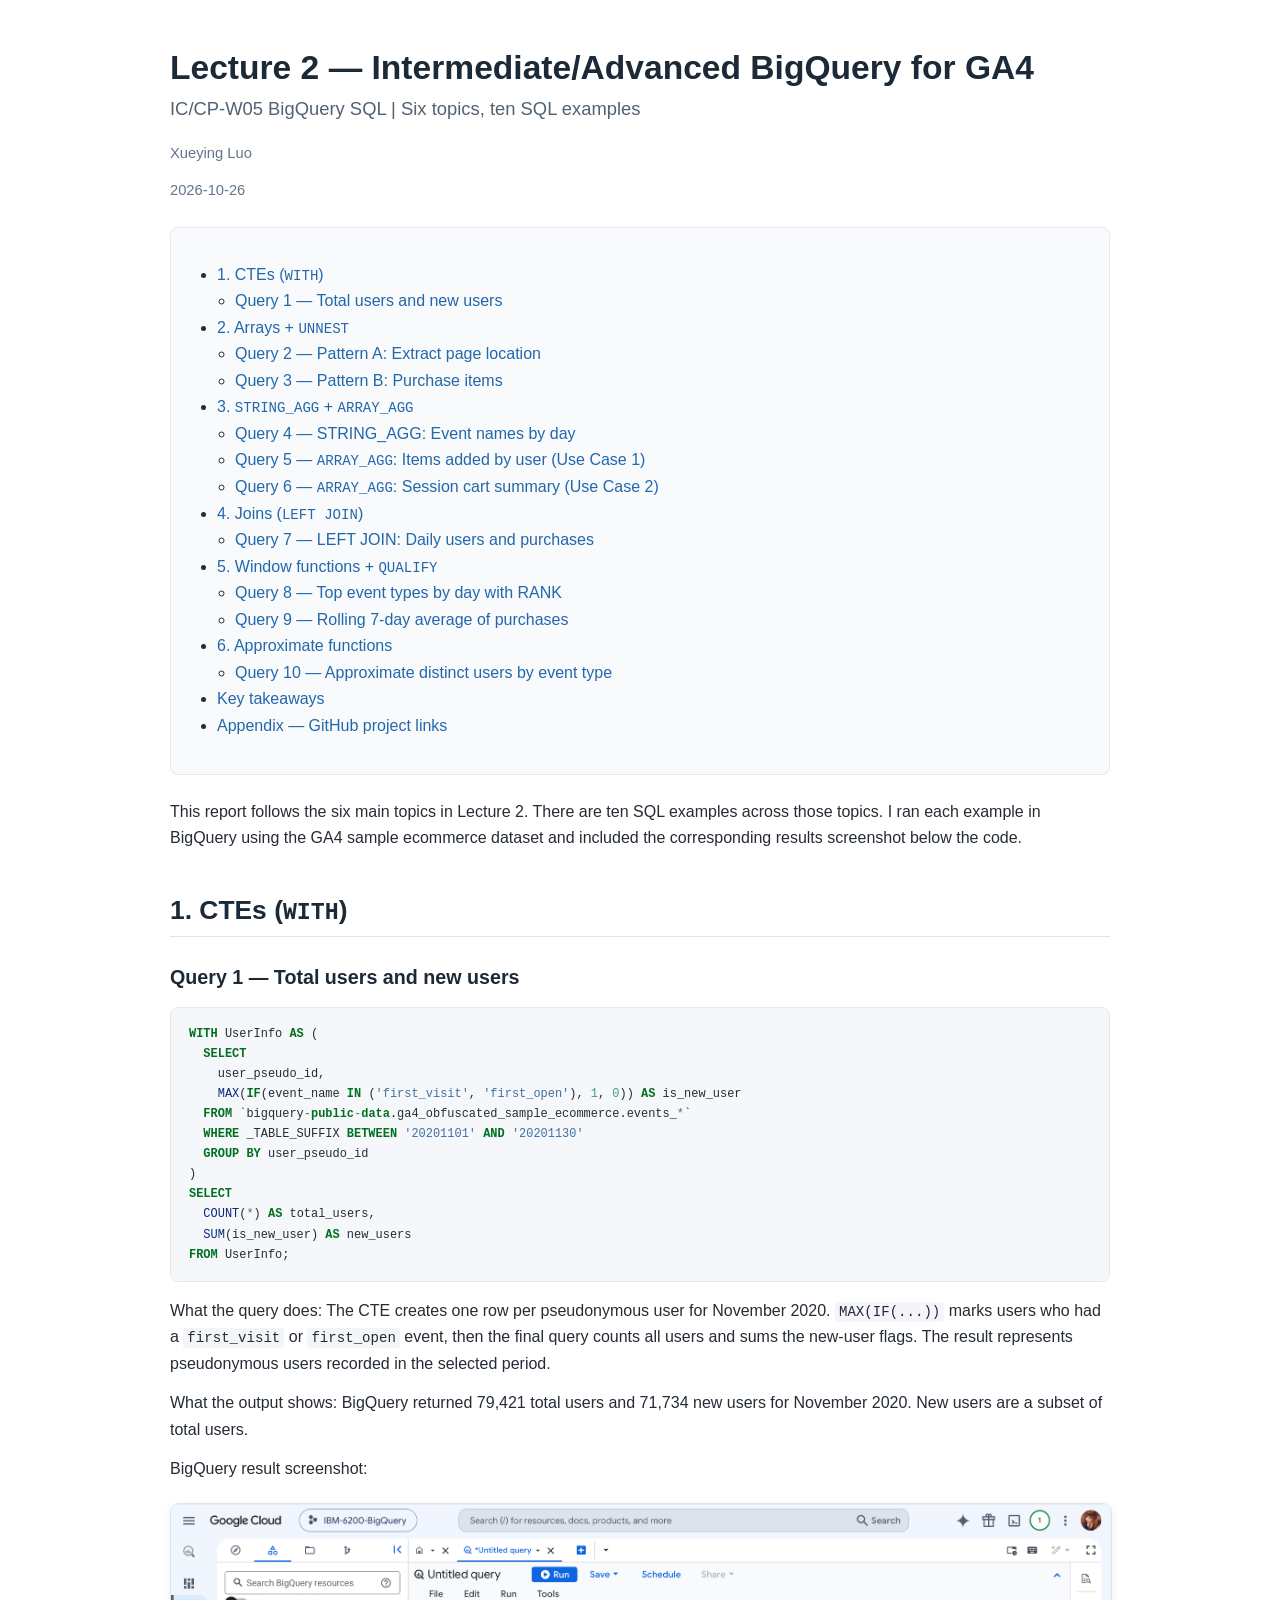
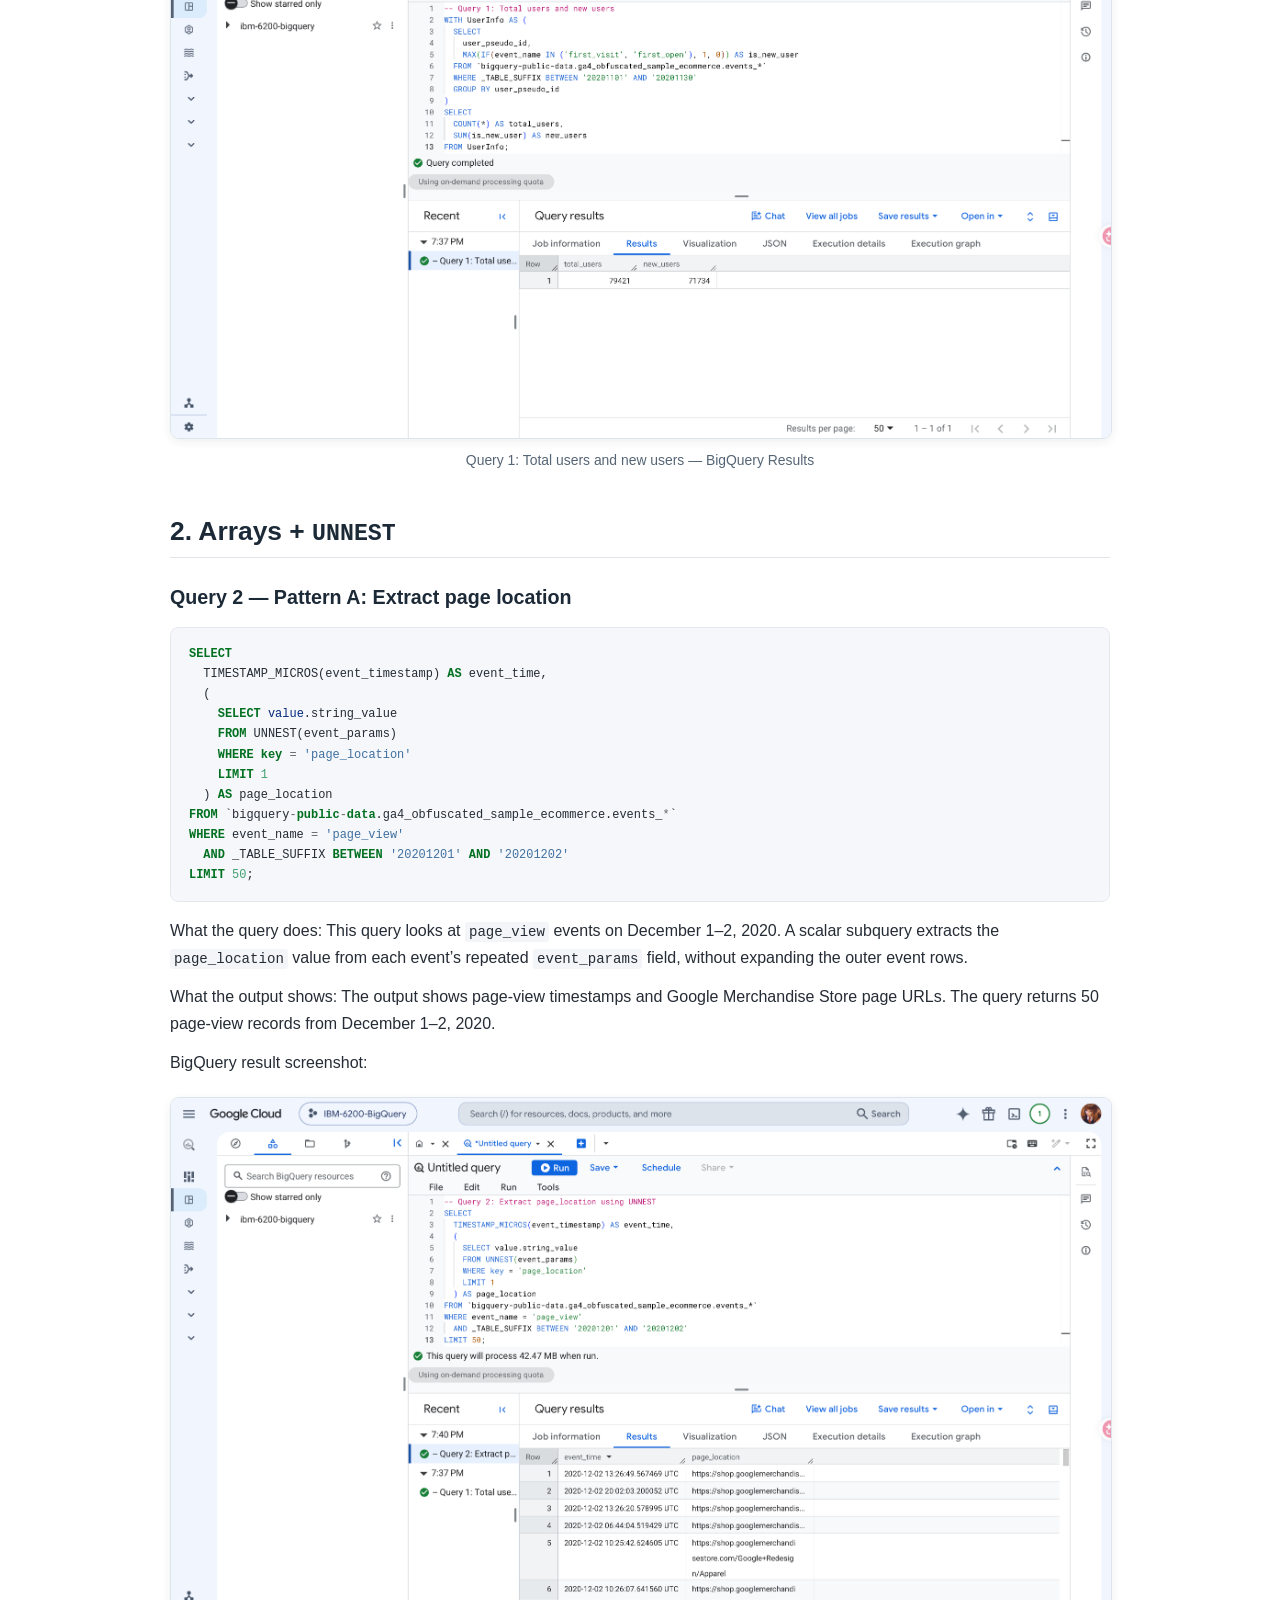
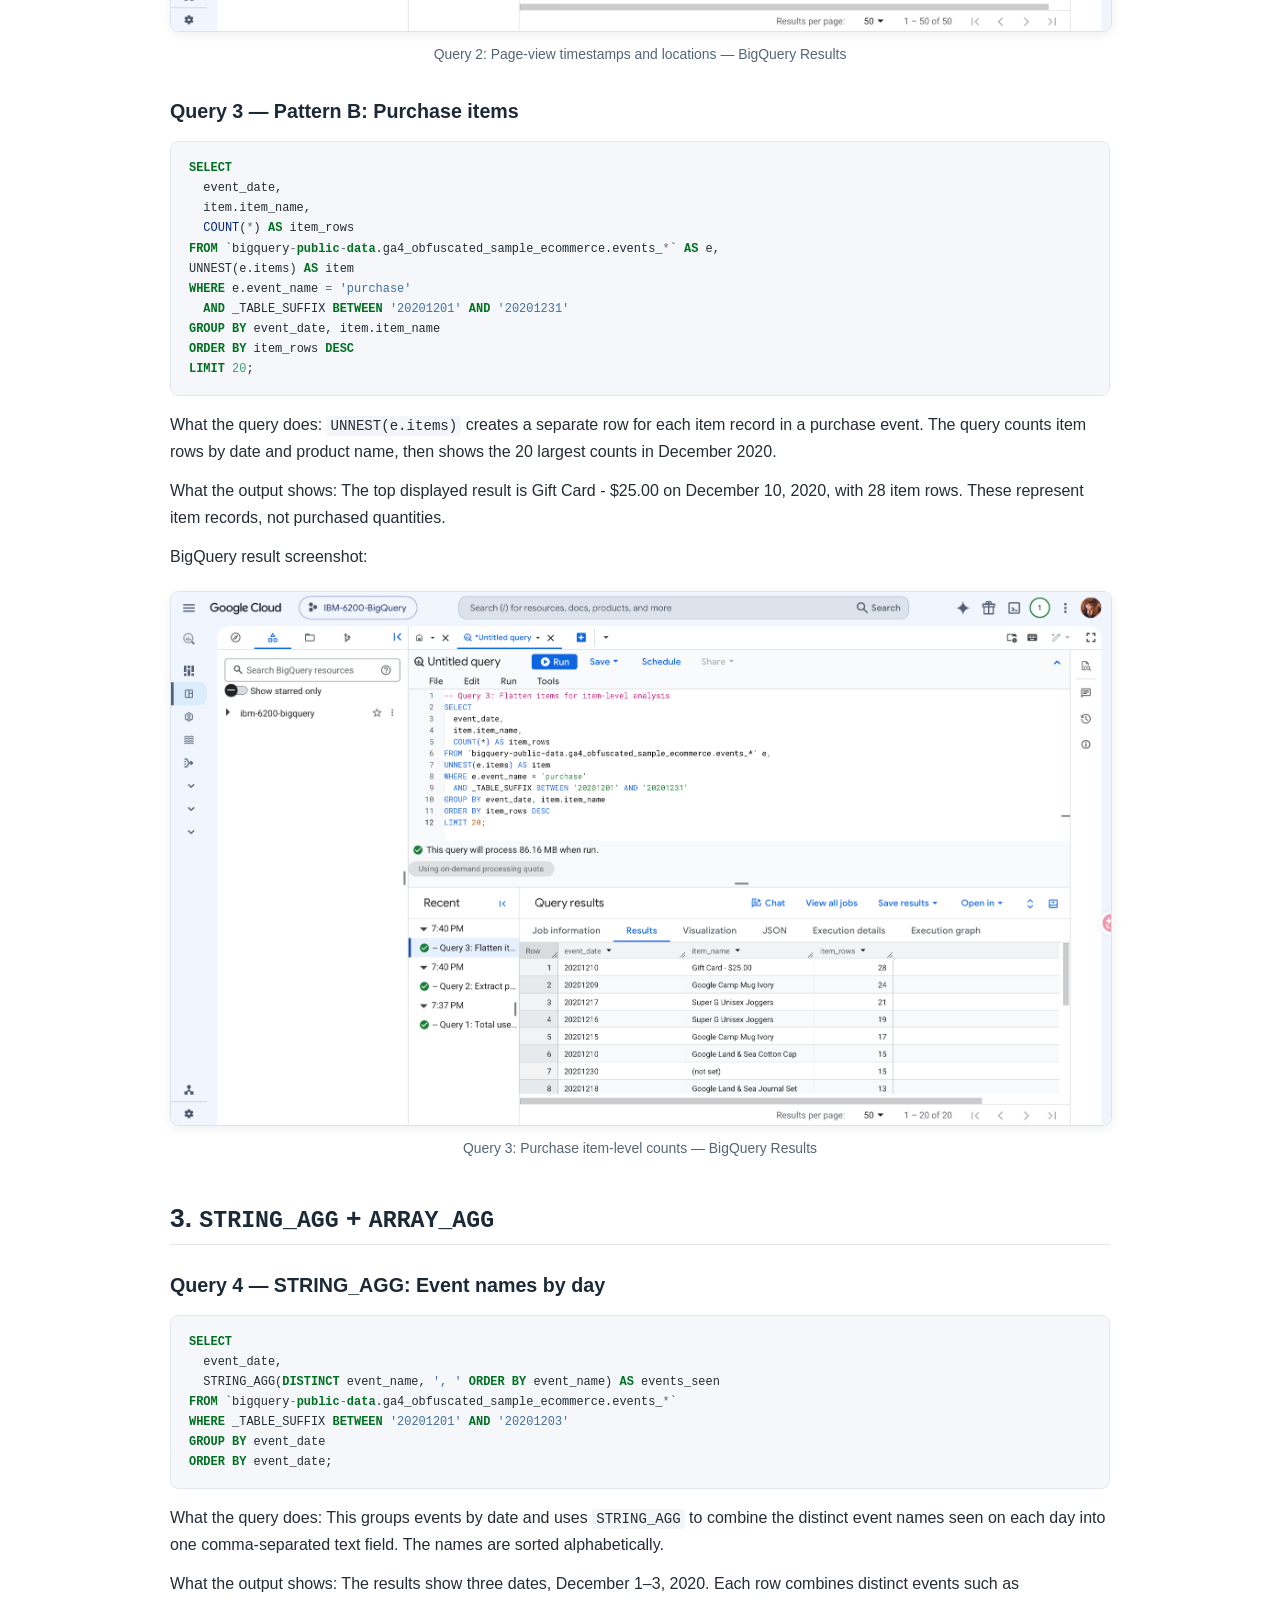
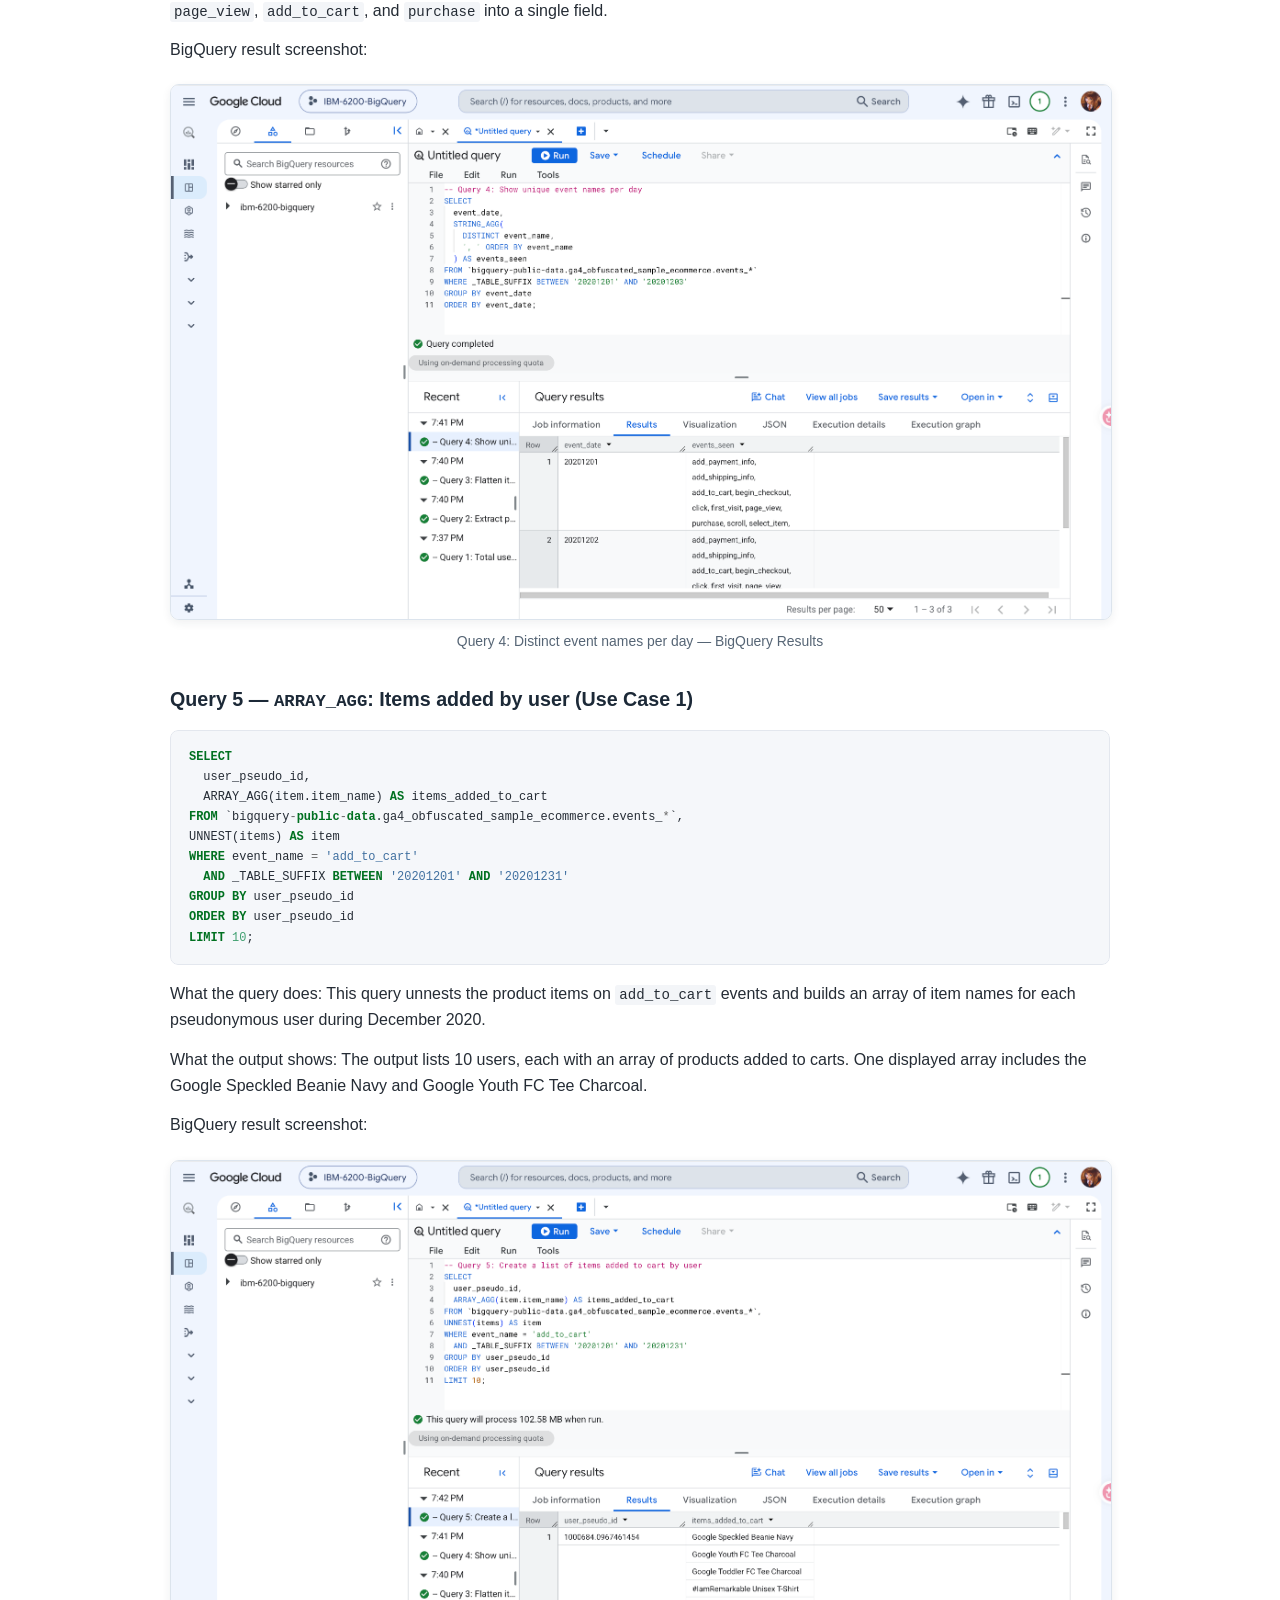
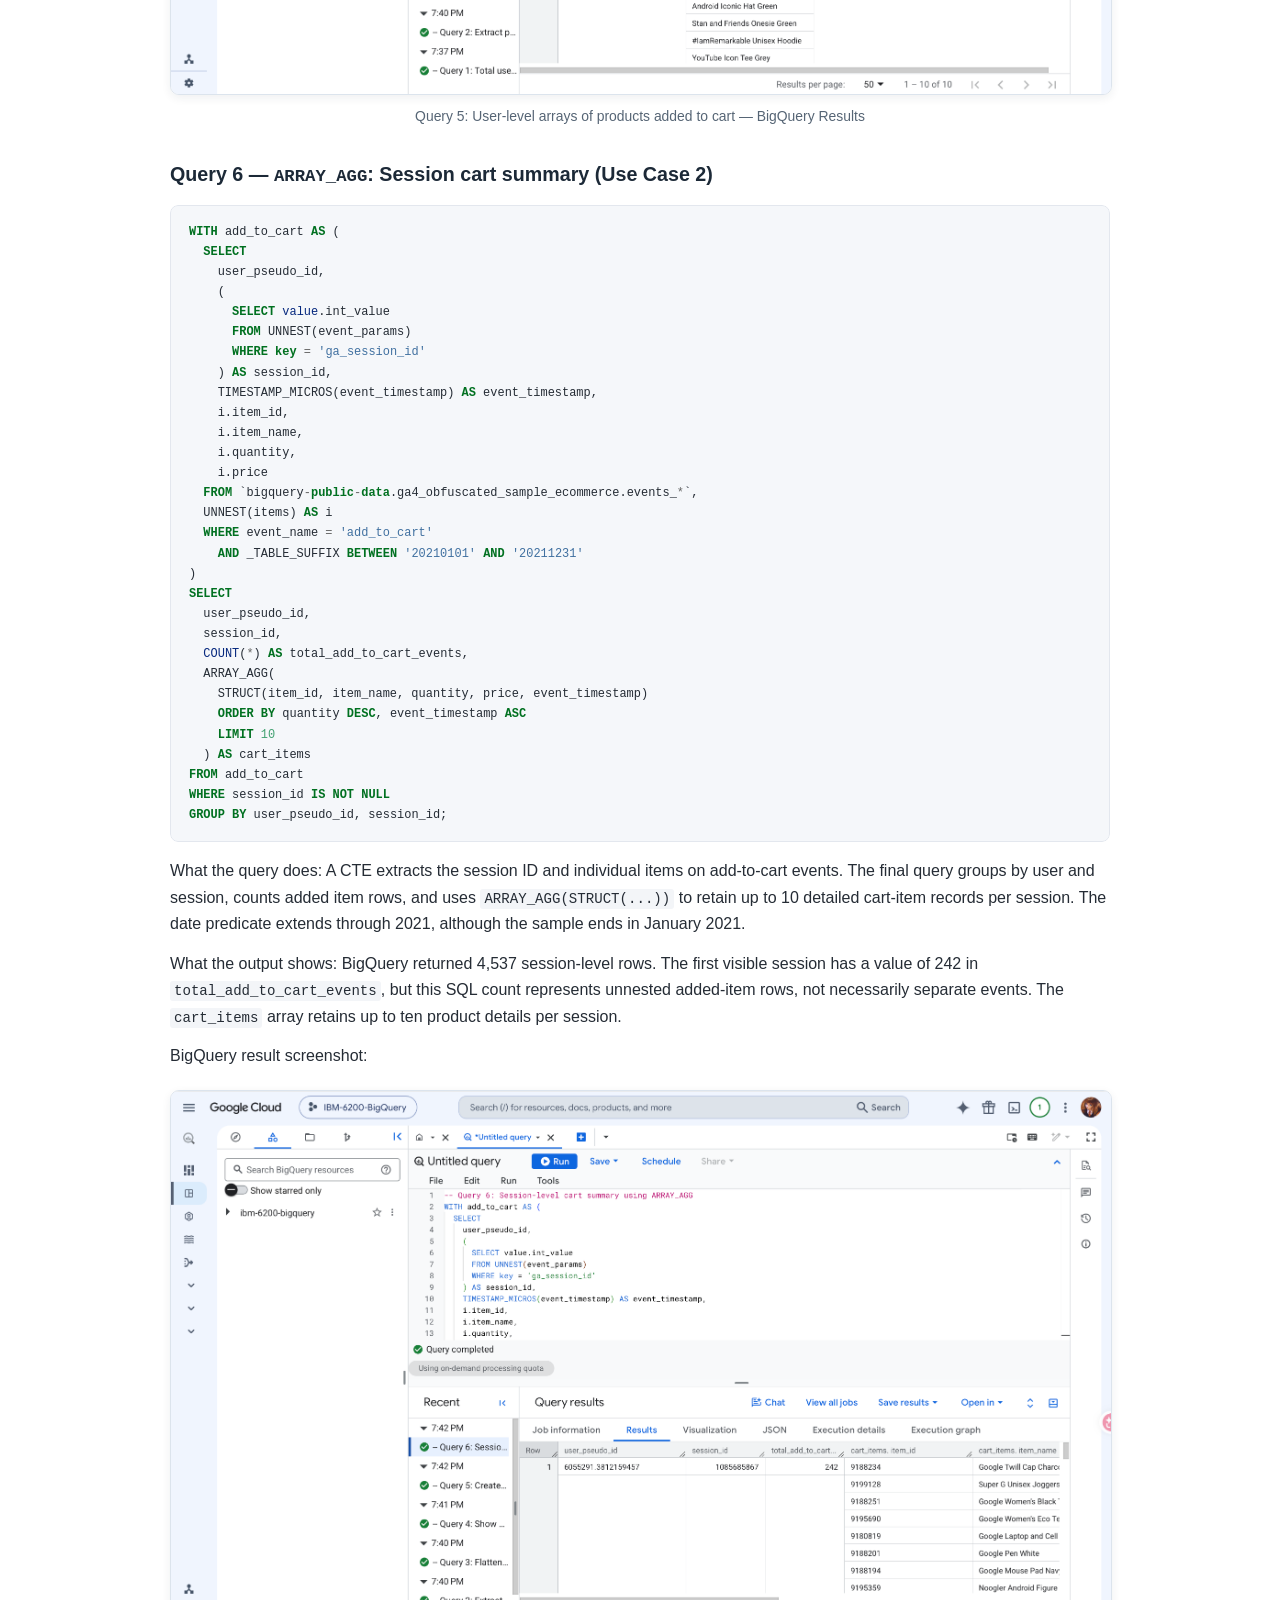
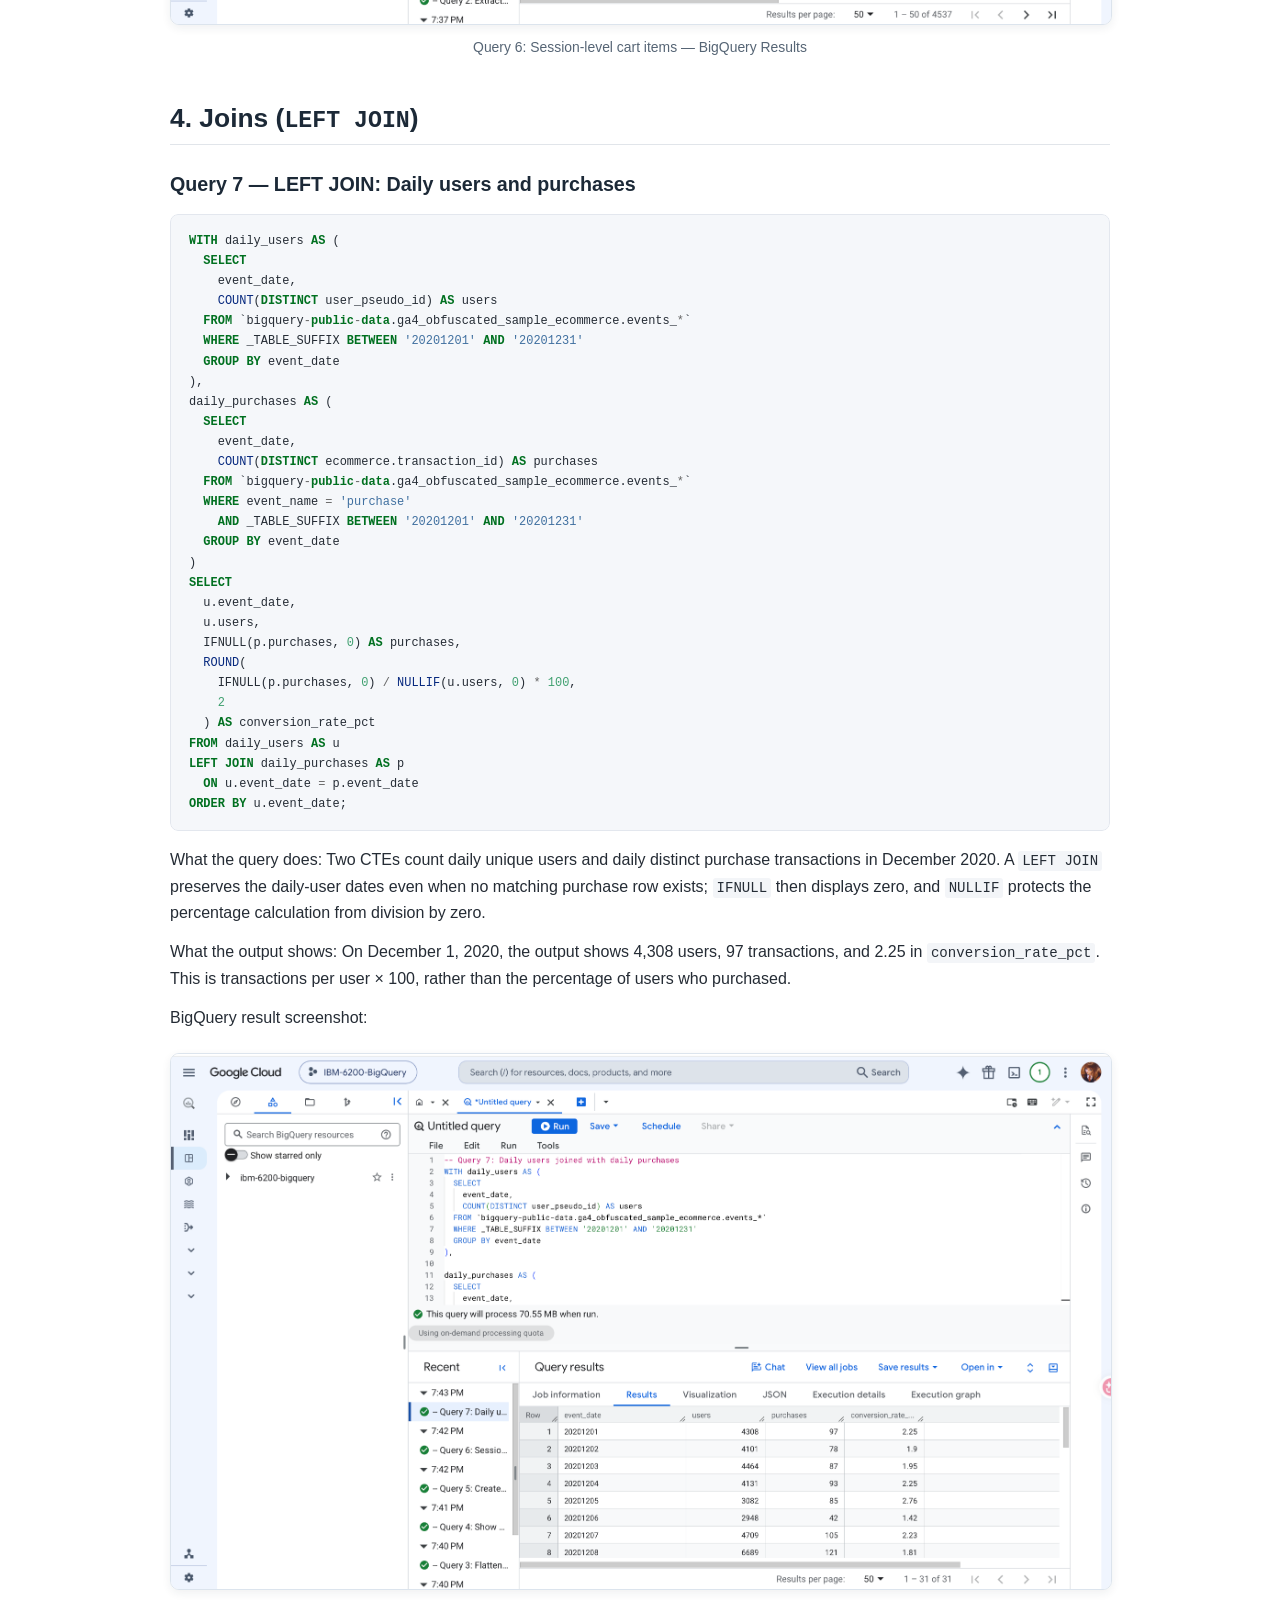
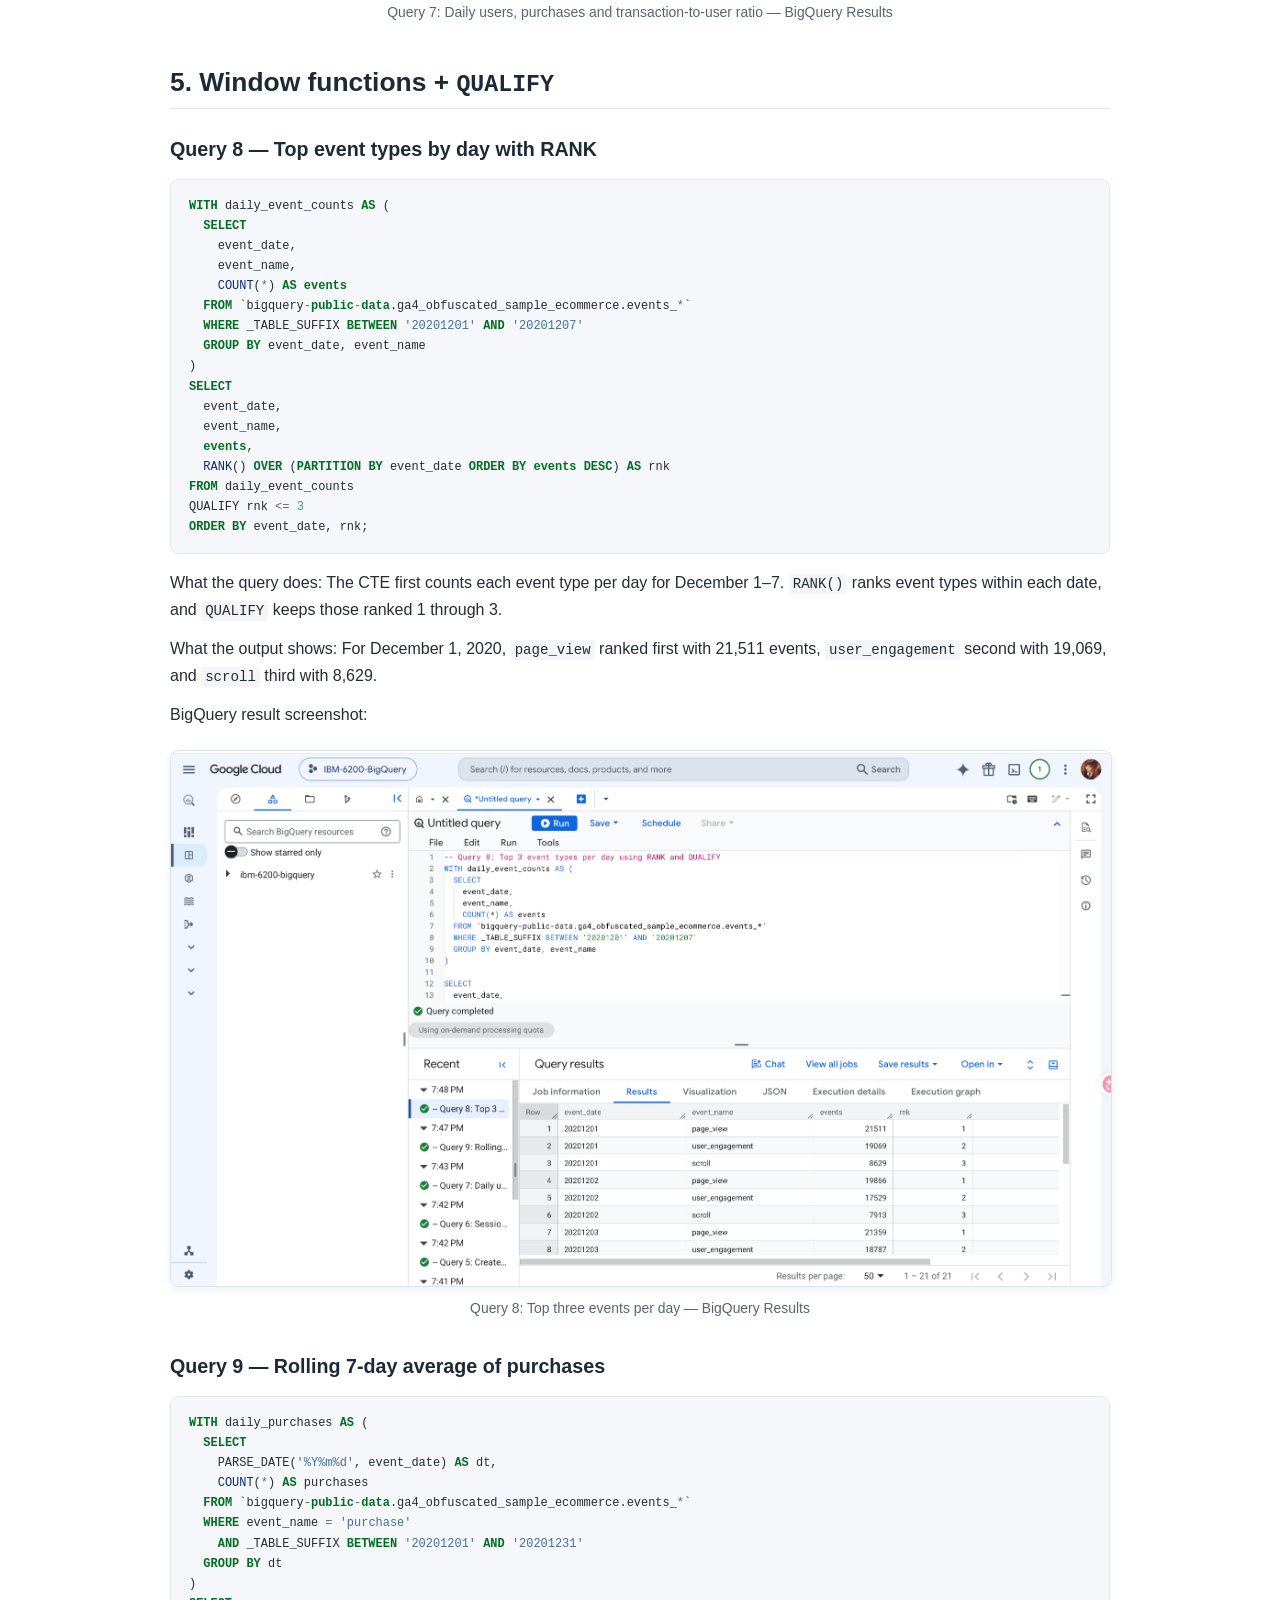
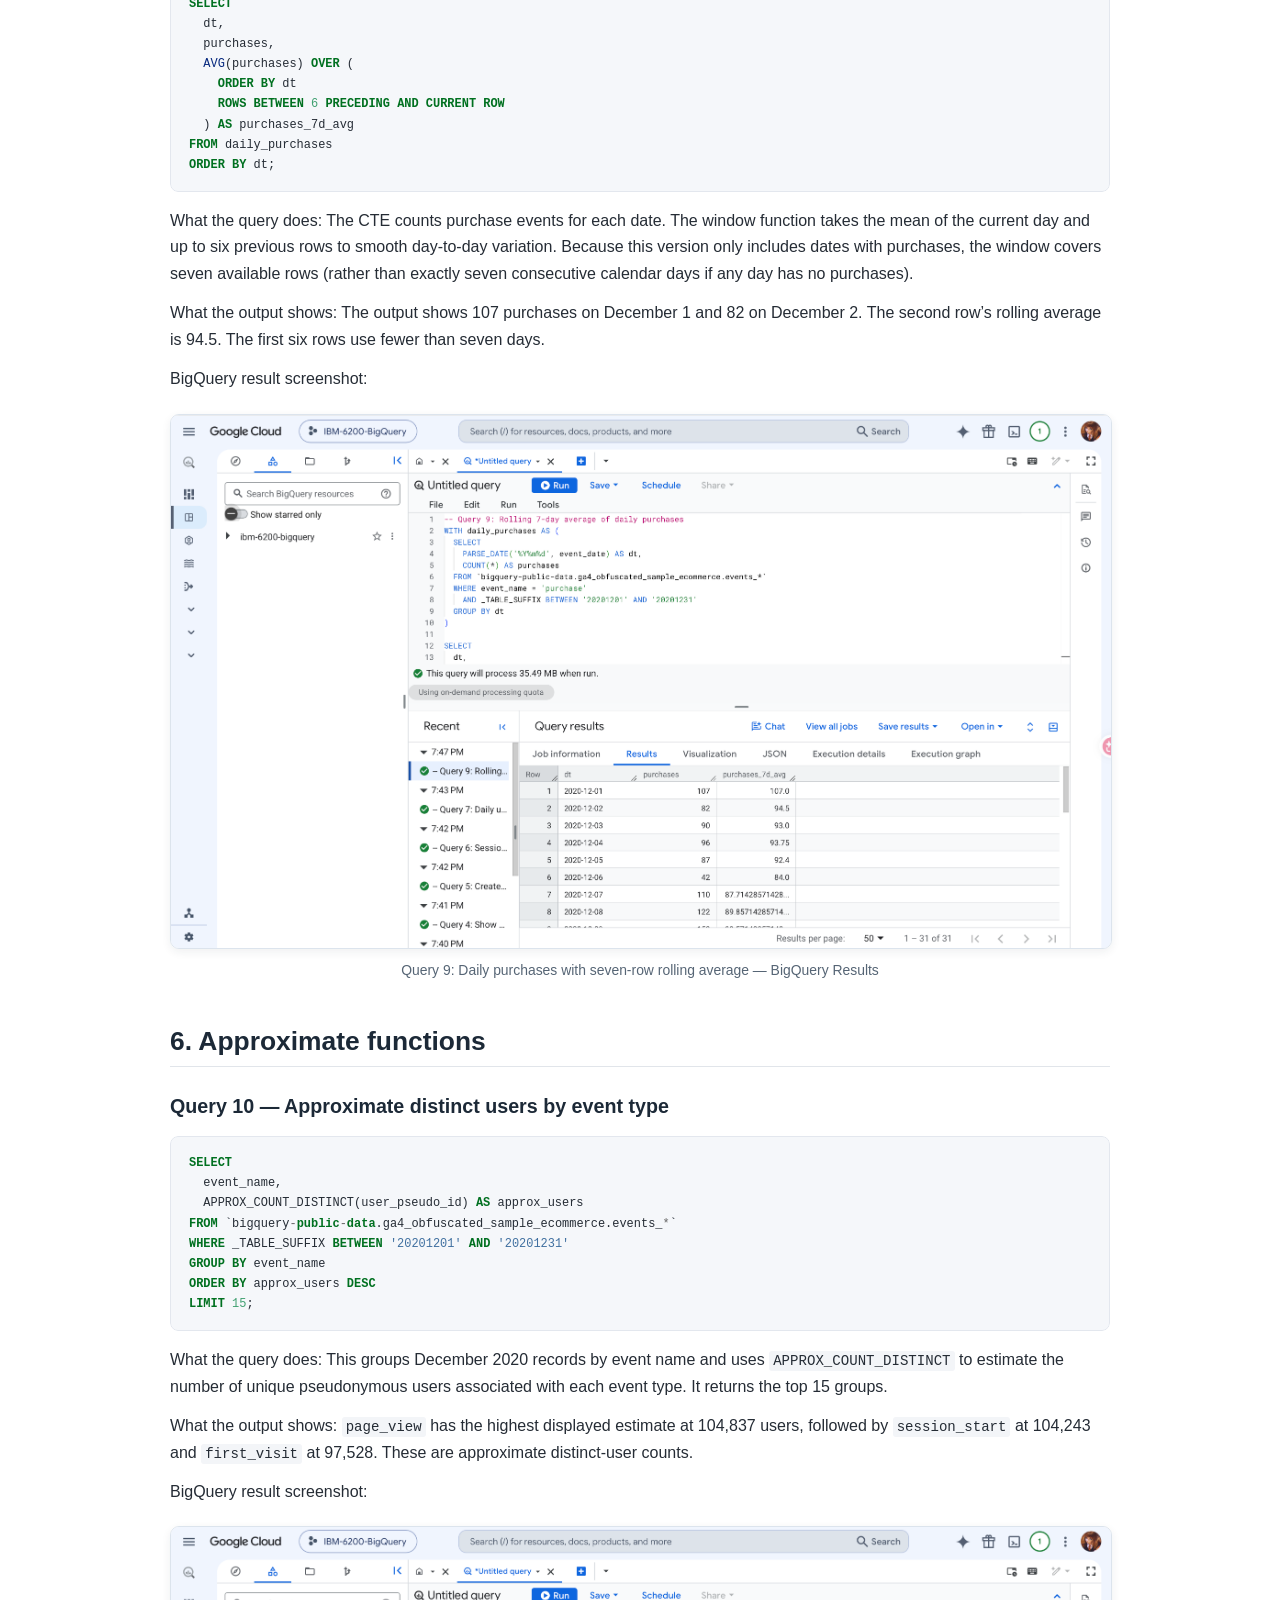
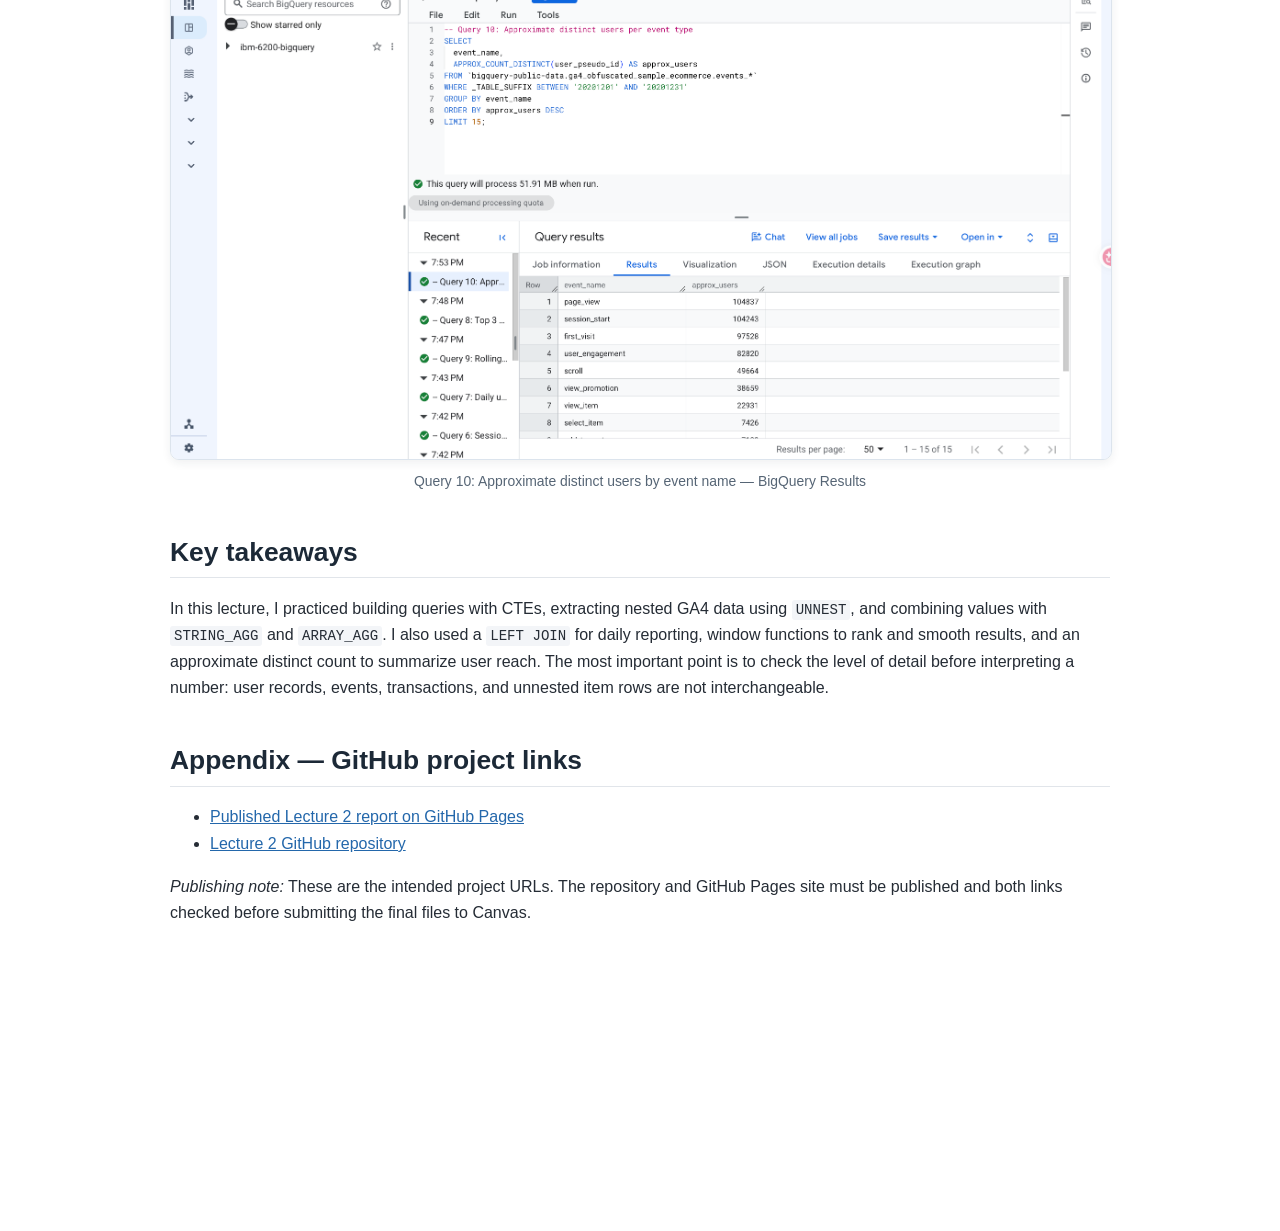
==== index.html @ 3deb48a5 "Complete BigQuery Lecture 2 assignment" ====
<!DOCTYPE html>
<html xmlns="http://www.w3.org/1999/xhtml" lang xml:lang>
<head>
  <meta charset="utf-8" />
  <meta name="generator" content="pandoc" />
  <meta name="viewport" content="width=device-width, initial-scale=1.0, user-scalable=yes" />
  <meta name="author" content="Xueying Luo" />
  <meta name="dcterms.date" content="2026-10-26" />
  <title>Lecture 2 — Intermediate/Advanced BigQuery for GA4</title>
  <style>
code{white-space: pre-wrap;}
span.smallcaps{font-variant: small-caps;}
div.columns{display: flex; gap: min(4vw, 1.5em);}
div.column{flex: auto; overflow-x: auto;}
div.hanging-indent{margin-left: 1.5em; text-indent: -1.5em;}

ul.task-list[class]{list-style: none;}
ul.task-list li input[type="checkbox"] {
font-size: inherit;
width: 0.8em;
margin: 0 0.8em 0.2em -1.6em;
vertical-align: middle;
}
.display.math{display: block; text-align: center; margin: 0.5rem auto;}

pre > code.sourceCode { white-space: pre; position: relative; }
pre > code.sourceCode > span { line-height: 1.25; }
pre > code.sourceCode > span:empty { height: 1.2em; }
.sourceCode { overflow: visible; }
code.sourceCode > span { color: inherit; text-decoration: inherit; }
div.sourceCode { margin: 1em 0; }
pre.sourceCode { margin: 0; }
@media screen {
div.sourceCode { overflow: auto; }
}
@media print {
pre > code.sourceCode { white-space: pre-wrap; }
pre > code.sourceCode > span { display: inline-block; text-indent: -5em; padding-left: 5em; }
}
pre.numberSource code
{ counter-reset: source-line 0; }
pre.numberSource code > span
{ position: relative; left: -4em; counter-increment: source-line; }
pre.numberSource code > span > a:first-child::before
{ content: counter(source-line);
position: relative; left: -1em; text-align: right; vertical-align: baseline;
border: none; display: inline-block;
-webkit-touch-callout: none; -webkit-user-select: none;
-khtml-user-select: none; -moz-user-select: none;
-ms-user-select: none; user-select: none;
padding: 0 4px; width: 4em;
color: #aaaaaa;
}
pre.numberSource { margin-left: 3em; border-left: 1px solid #aaaaaa; padding-left: 4px; }
div.sourceCode
{ }
@media screen {
pre > code.sourceCode > span > a:first-child::before { text-decoration: underline; }
}
code span.al { color: #ff0000; font-weight: bold; } 
code span.an { color: #60a0b0; font-weight: bold; font-style: italic; } 
code span.at { color: #7d9029; } 
code span.bn { color: #40a070; } 
code span.bu { color: #008000; } 
code span.cf { color: #007020; font-weight: bold; } 
code span.ch { color: #4070a0; } 
code span.cn { color: #880000; } 
code span.co { color: #60a0b0; font-style: italic; } 
code span.cv { color: #60a0b0; font-weight: bold; font-style: italic; } 
code span.do { color: #ba2121; font-style: italic; } 
code span.dt { color: #902000; } 
code span.dv { color: #40a070; } 
code span.er { color: #ff0000; font-weight: bold; } 
code span.ex { } 
code span.fl { color: #40a070; } 
code span.fu { color: #06287e; } 
code span.im { color: #008000; font-weight: bold; } 
code span.in { color: #60a0b0; font-weight: bold; font-style: italic; } 
code span.kw { color: #007020; font-weight: bold; } 
code span.op { color: #666666; } 
code span.ot { color: #007020; } 
code span.pp { color: #bc7a00; } 
code span.sc { color: #4070a0; } 
code span.ss { color: #bb6688; } 
code span.st { color: #4070a0; } 
code span.va { color: #19177c; } 
code span.vs { color: #4070a0; } 
code span.wa { color: #60a0b0; font-weight: bold; font-style: italic; } 
</style>
  <style type="text/css">html {font-size: 16px;} body { font-family: -apple-system, BlinkMacSystemFont, "Segoe UI", Arial, sans-serif; color:#252c35; line-height:1.66; max-width:940px; margin:auto; padding:46px 32px; background:#fff;} h1,h2 {line-height:1.3; color:#1c2937; } h1 { font-size:1.65rem; margin-top:2.6rem; border-bottom:1px solid #e1e5ea; padding-bottom:.5rem;} h2 {font-size:1.23rem; margin-top:1.7rem;} a{color:#2367ab;} a:hover{text-decoration:underline;} p { margin:.8rem 0; } p:has(em) { } pre {padding:16px 18px; overflow-x:auto; background:#f5f7fa; border:1px solid #e3e7ee; border-radius:7px; font-size:.85rem; line-height:1.48;} code { font-family: "SFMono-Regular", Consolas, "Liberation Mono", monospace; font-size:.88em; } p code { background:#f3f5f8; padding:2px 4px; border-radius:3px; } nav#TOC {background:#f8fafc; border:1px solid #e5e9ef; border-radius:8px; padding:18px 28px; margin:24px 0;} nav#TOC ul{ padding-left:18px;} nav#TOC a {text-decoration:none;} header h1.title {font-size:2.1rem; border:0; margin:0 0 .3rem; padding:0;} .subtitle {font-size:1.15rem; color:#526273; margin:.1rem 0 1rem;} .author,.date {color:#64748b; font-size:.92rem;} figure img{max-width:100%;height:auto;} @media(max-width:700px){body{padding:22px 18px;} header h1.title{font-size:1.7rem;}}
figure{margin:1.3rem 0 2.1rem;} figure img{display:block; border:1px solid #dce4ed; border-radius:9px; box-shadow:0 3px 10px rgba(28,41,55,.07);}figcaption{font-size:.87rem;color:#566575;text-align:center;margin-top:.65rem;} .sourceCode{border-radius:8px;} @media print{figure{break-inside:avoid}}
</style>
</head>
<body>
<header id="title-block-header">
<h1 class="title">Lecture 2 — Intermediate/Advanced BigQuery for
GA4</h1>
<p class="subtitle">IC/CP-W05 BigQuery SQL | Six topics, ten SQL
examples</p>
<p class="author">Xueying Luo</p>
<p class="date">2026-10-26</p>
</header>
<nav id="TOC" role="doc-toc">
<ul>
<li><a href="#ctes-with" id="toc-ctes-with">1. CTEs
(<code>WITH</code>)</a>
<ul>
<li><a href="#query-1-total-users-and-new-users" id="toc-query-1-total-users-and-new-users">Query 1 — Total users and new
users</a></li>
</ul></li>
<li><a href="#arrays-unnest" id="toc-arrays-unnest">2. Arrays +
<code>UNNEST</code></a>
<ul>
<li><a href="#query-2-pattern-a-extract-page-location" id="toc-query-2-pattern-a-extract-page-location">Query 2 — Pattern A:
Extract page location</a></li>
<li><a href="#query-3-pattern-b-purchase-items" id="toc-query-3-pattern-b-purchase-items">Query 3 — Pattern B: Purchase
items</a></li>
</ul></li>
<li><a href="#string_agg-array_agg" id="toc-string_agg-array_agg">3.
<code>STRING_AGG</code> + <code>ARRAY_AGG</code></a>
<ul>
<li><a href="#query-4-string_agg-event-names-by-day" id="toc-query-4-string_agg-event-names-by-day">Query 4 — STRING_AGG:
Event names by day</a></li>
<li><a href="#query-5-array_agg-items-added-by-user-use-case-1" id="toc-query-5-array_agg-items-added-by-user-use-case-1">Query 5 —
<code>ARRAY_AGG</code>: Items added by user (Use Case 1)</a></li>
<li><a href="#query-6-array_agg-session-cart-summary-use-case-2" id="toc-query-6-array_agg-session-cart-summary-use-case-2">Query 6 —
<code>ARRAY_AGG</code>: Session cart summary (Use Case 2)</a></li>
</ul></li>
<li><a href="#joins-left-join" id="toc-joins-left-join">4. Joins
(<code>LEFT JOIN</code>)</a>
<ul>
<li><a href="#query-7-left-join-daily-users-and-purchases" id="toc-query-7-left-join-daily-users-and-purchases">Query 7 — LEFT
JOIN: Daily users and purchases</a></li>
</ul></li>
<li><a href="#window-functions-qualify" id="toc-window-functions-qualify">5. Window functions +
<code>QUALIFY</code></a>
<ul>
<li><a href="#query-8-top-event-types-by-day-with-rank" id="toc-query-8-top-event-types-by-day-with-rank">Query 8 — Top event
types by day with RANK</a></li>
<li><a href="#query-9-rolling-7-day-average-of-purchases" id="toc-query-9-rolling-7-day-average-of-purchases">Query 9 — Rolling
7-day average of purchases</a></li>
</ul></li>
<li><a href="#approximate-functions" id="toc-approximate-functions">6.
Approximate functions</a>
<ul>
<li><a href="#query-10-approximate-distinct-users-by-event-type" id="toc-query-10-approximate-distinct-users-by-event-type">Query 10 —
Approximate distinct users by event type</a></li>
</ul></li>
<li><a href="#key-takeaways" id="toc-key-takeaways">Key
takeaways</a></li>
<li><a href="#appendix-github-project-links" id="toc-appendix-github-project-links">Appendix — GitHub project
links</a></li>
</ul>
</nav>
<p>This report follows the six main topics in Lecture 2. There are ten
SQL examples across those topics. I ran each example in BigQuery using
the GA4 sample ecommerce dataset and included the corresponding results
screenshot below the code.</p>
<h1 id="ctes-with">1. CTEs (<code>WITH</code>)</h1>
<h2 id="query-1-total-users-and-new-users">Query 1 — Total users and new
users</h2>
<div class="sourceCode" id="cb1"><pre class="sourceCode sql"><code class="sourceCode sql"><span id="cb1-1"><a href="#cb1-1" aria-hidden="true" tabindex="-1"></a><span class="kw">WITH</span> UserInfo <span class="kw">AS</span> (</span>
<span id="cb1-2"><a href="#cb1-2" aria-hidden="true" tabindex="-1"></a>  <span class="kw">SELECT</span></span>
<span id="cb1-3"><a href="#cb1-3" aria-hidden="true" tabindex="-1"></a>    user_pseudo_id,</span>
<span id="cb1-4"><a href="#cb1-4" aria-hidden="true" tabindex="-1"></a>    <span class="fu">MAX</span>(<span class="cf">IF</span>(event_name <span class="kw">IN</span> (<span class="st">&#39;first_visit&#39;</span>, <span class="st">&#39;first_open&#39;</span>), <span class="dv">1</span>, <span class="dv">0</span>)) <span class="kw">AS</span> is_new_user</span>
<span id="cb1-5"><a href="#cb1-5" aria-hidden="true" tabindex="-1"></a>  <span class="kw">FROM</span> `bigquery<span class="op">-</span><span class="kw">public</span><span class="op">-</span><span class="kw">data</span>.ga4_obfuscated_sample_ecommerce.events_<span class="op">*</span>`</span>
<span id="cb1-6"><a href="#cb1-6" aria-hidden="true" tabindex="-1"></a>  <span class="kw">WHERE</span> _TABLE_SUFFIX <span class="kw">BETWEEN</span> <span class="st">&#39;20201101&#39;</span> <span class="kw">AND</span> <span class="st">&#39;20201130&#39;</span></span>
<span id="cb1-7"><a href="#cb1-7" aria-hidden="true" tabindex="-1"></a>  <span class="kw">GROUP</span> <span class="kw">BY</span> user_pseudo_id</span>
<span id="cb1-8"><a href="#cb1-8" aria-hidden="true" tabindex="-1"></a>)</span>
<span id="cb1-9"><a href="#cb1-9" aria-hidden="true" tabindex="-1"></a><span class="kw">SELECT</span></span>
<span id="cb1-10"><a href="#cb1-10" aria-hidden="true" tabindex="-1"></a>  <span class="fu">COUNT</span>(<span class="op">*</span>) <span class="kw">AS</span> total_users,</span>
<span id="cb1-11"><a href="#cb1-11" aria-hidden="true" tabindex="-1"></a>  <span class="fu">SUM</span>(is_new_user) <span class="kw">AS</span> new_users</span>
<span id="cb1-12"><a href="#cb1-12" aria-hidden="true" tabindex="-1"></a><span class="kw">FROM</span> UserInfo;</span></code></pre></div>
<p>What the query does: The CTE creates one row per pseudonymous user
for November 2020. <code>MAX(IF(...))</code> marks users who had a
<code>first_visit</code> or <code>first_open</code> event, then the
final query counts all users and sums the new-user flags. The result
represents pseudonymous users recorded in the selected period.</p>
<p>What the output shows: BigQuery returned 79,421 total users and
71,734 new users for November 2020. New users are a subset of total
users.</p>
<p>BigQuery result screenshot:</p>
<figure>
<img src="[data-uri]" style="width:100.0%" data-fig-alt="BigQuery result screenshot for query 1" alt="Query 1: Total users and new users — BigQuery Results" />
<figcaption aria-hidden="true">Query 1: Total users and new users —
BigQuery Results</figcaption>
</figure>
<h1 id="arrays-unnest">2. Arrays + <code>UNNEST</code></h1>
<h2 id="query-2-pattern-a-extract-page-location">Query 2 — Pattern A:
Extract page location</h2>
<div class="sourceCode" id="cb2"><pre class="sourceCode sql"><code class="sourceCode sql"><span id="cb2-1"><a href="#cb2-1" aria-hidden="true" tabindex="-1"></a><span class="kw">SELECT</span></span>
<span id="cb2-2"><a href="#cb2-2" aria-hidden="true" tabindex="-1"></a>  TIMESTAMP_MICROS(event_timestamp) <span class="kw">AS</span> event_time,</span>
<span id="cb2-3"><a href="#cb2-3" aria-hidden="true" tabindex="-1"></a>  (</span>
<span id="cb2-4"><a href="#cb2-4" aria-hidden="true" tabindex="-1"></a>    <span class="kw">SELECT</span> <span class="fu">value</span>.string_value</span>
<span id="cb2-5"><a href="#cb2-5" aria-hidden="true" tabindex="-1"></a>    <span class="kw">FROM</span> UNNEST(event_params)</span>
<span id="cb2-6"><a href="#cb2-6" aria-hidden="true" tabindex="-1"></a>    <span class="kw">WHERE</span> <span class="kw">key</span> <span class="op">=</span> <span class="st">&#39;page_location&#39;</span></span>
<span id="cb2-7"><a href="#cb2-7" aria-hidden="true" tabindex="-1"></a>    <span class="kw">LIMIT</span> <span class="dv">1</span></span>
<span id="cb2-8"><a href="#cb2-8" aria-hidden="true" tabindex="-1"></a>  ) <span class="kw">AS</span> page_location</span>
<span id="cb2-9"><a href="#cb2-9" aria-hidden="true" tabindex="-1"></a><span class="kw">FROM</span> `bigquery<span class="op">-</span><span class="kw">public</span><span class="op">-</span><span class="kw">data</span>.ga4_obfuscated_sample_ecommerce.events_<span class="op">*</span>`</span>
<span id="cb2-10"><a href="#cb2-10" aria-hidden="true" tabindex="-1"></a><span class="kw">WHERE</span> event_name <span class="op">=</span> <span class="st">&#39;page_view&#39;</span></span>
<span id="cb2-11"><a href="#cb2-11" aria-hidden="true" tabindex="-1"></a>  <span class="kw">AND</span> _TABLE_SUFFIX <span class="kw">BETWEEN</span> <span class="st">&#39;20201201&#39;</span> <span class="kw">AND</span> <span class="st">&#39;20201202&#39;</span></span>
<span id="cb2-12"><a href="#cb2-12" aria-hidden="true" tabindex="-1"></a><span class="kw">LIMIT</span> <span class="dv">50</span>;</span></code></pre></div>
<p>What the query does: This query looks at <code>page_view</code>
events on December 1–2, 2020. A scalar subquery extracts the
<code>page_location</code> value from each event’s repeated
<code>event_params</code> field, without expanding the outer event
rows.</p>
<p>What the output shows: The output shows page-view timestamps and
Google Merchandise Store page URLs. The query returns 50 page-view
records from December 1–2, 2020.</p>
<p>BigQuery result screenshot:</p>
<figure>
<img src="[data-uri]" style="width:100.0%" data-fig-alt="BigQuery result screenshot for query 2" alt="Query 2: Page-view timestamps and locations — BigQuery Results" />
<figcaption aria-hidden="true">Query 2: Page-view timestamps and
locations — BigQuery Results</figcaption>
</figure>
<h2 id="query-3-pattern-b-purchase-items">Query 3 — Pattern B: Purchase
items</h2>
<div class="sourceCode" id="cb3"><pre class="sourceCode sql"><code class="sourceCode sql"><span id="cb3-1"><a href="#cb3-1" aria-hidden="true" tabindex="-1"></a><span class="kw">SELECT</span></span>
<span id="cb3-2"><a href="#cb3-2" aria-hidden="true" tabindex="-1"></a>  event_date,</span>
<span id="cb3-3"><a href="#cb3-3" aria-hidden="true" tabindex="-1"></a>  item.item_name,</span>
<span id="cb3-4"><a href="#cb3-4" aria-hidden="true" tabindex="-1"></a>  <span class="fu">COUNT</span>(<span class="op">*</span>) <span class="kw">AS</span> item_rows</span>
<span id="cb3-5"><a href="#cb3-5" aria-hidden="true" tabindex="-1"></a><span class="kw">FROM</span> `bigquery<span class="op">-</span><span class="kw">public</span><span class="op">-</span><span class="kw">data</span>.ga4_obfuscated_sample_ecommerce.events_<span class="op">*</span>` <span class="kw">AS</span> e,</span>
<span id="cb3-6"><a href="#cb3-6" aria-hidden="true" tabindex="-1"></a>UNNEST(e.items) <span class="kw">AS</span> item</span>
<span id="cb3-7"><a href="#cb3-7" aria-hidden="true" tabindex="-1"></a><span class="kw">WHERE</span> e.event_name <span class="op">=</span> <span class="st">&#39;purchase&#39;</span></span>
<span id="cb3-8"><a href="#cb3-8" aria-hidden="true" tabindex="-1"></a>  <span class="kw">AND</span> _TABLE_SUFFIX <span class="kw">BETWEEN</span> <span class="st">&#39;20201201&#39;</span> <span class="kw">AND</span> <span class="st">&#39;20201231&#39;</span></span>
<span id="cb3-9"><a href="#cb3-9" aria-hidden="true" tabindex="-1"></a><span class="kw">GROUP</span> <span class="kw">BY</span> event_date, item.item_name</span>
<span id="cb3-10"><a href="#cb3-10" aria-hidden="true" tabindex="-1"></a><span class="kw">ORDER</span> <span class="kw">BY</span> item_rows <span class="kw">DESC</span></span>
<span id="cb3-11"><a href="#cb3-11" aria-hidden="true" tabindex="-1"></a><span class="kw">LIMIT</span> <span class="dv">20</span>;</span></code></pre></div>
<p>What the query does: <code>UNNEST(e.items)</code> creates a separate
row for each item record in a purchase event. The query counts item rows
by date and product name, then shows the 20 largest counts in December
2020.</p>
<p>What the output shows: The top displayed result is Gift Card - $25.00
on December 10, 2020, with 28 item rows. These represent item records,
not purchased quantities.</p>
<p>BigQuery result screenshot:</p>
<figure>
<img src="[data-uri]" style="width:100.0%" data-fig-alt="BigQuery result screenshot for query 3" alt="Query 3: Purchase item-level counts — BigQuery Results" />
<figcaption aria-hidden="true">Query 3: Purchase item-level counts —
BigQuery Results</figcaption>
</figure>
<h1 id="string_agg-array_agg">3. <code>STRING_AGG</code> +
<code>ARRAY_AGG</code></h1>
<h2 id="query-4-string_agg-event-names-by-day">Query 4 — STRING_AGG:
Event names by day</h2>
<div class="sourceCode" id="cb4"><pre class="sourceCode sql"><code class="sourceCode sql"><span id="cb4-1"><a href="#cb4-1" aria-hidden="true" tabindex="-1"></a><span class="kw">SELECT</span></span>
<span id="cb4-2"><a href="#cb4-2" aria-hidden="true" tabindex="-1"></a>  event_date,</span>
<span id="cb4-3"><a href="#cb4-3" aria-hidden="true" tabindex="-1"></a>  STRING_AGG(<span class="kw">DISTINCT</span> event_name, <span class="st">&#39;, &#39;</span> <span class="kw">ORDER</span> <span class="kw">BY</span> event_name) <span class="kw">AS</span> events_seen</span>
<span id="cb4-4"><a href="#cb4-4" aria-hidden="true" tabindex="-1"></a><span class="kw">FROM</span> `bigquery<span class="op">-</span><span class="kw">public</span><span class="op">-</span><span class="kw">data</span>.ga4_obfuscated_sample_ecommerce.events_<span class="op">*</span>`</span>
<span id="cb4-5"><a href="#cb4-5" aria-hidden="true" tabindex="-1"></a><span class="kw">WHERE</span> _TABLE_SUFFIX <span class="kw">BETWEEN</span> <span class="st">&#39;20201201&#39;</span> <span class="kw">AND</span> <span class="st">&#39;20201203&#39;</span></span>
<span id="cb4-6"><a href="#cb4-6" aria-hidden="true" tabindex="-1"></a><span class="kw">GROUP</span> <span class="kw">BY</span> event_date</span>
<span id="cb4-7"><a href="#cb4-7" aria-hidden="true" tabindex="-1"></a><span class="kw">ORDER</span> <span class="kw">BY</span> event_date;</span></code></pre></div>
<p>What the query does: This groups events by date and uses
<code>STRING_AGG</code> to combine the distinct event names seen on each
day into one comma-separated text field. The names are sorted
alphabetically.</p>
<p>What the output shows: The results show three dates, December 1–3,
2020. Each row combines distinct events such as <code>page_view</code>,
<code>add_to_cart</code>, and <code>purchase</code> into a single
field.</p>
<p>BigQuery result screenshot:</p>
<figure>
<img src="[data-uri]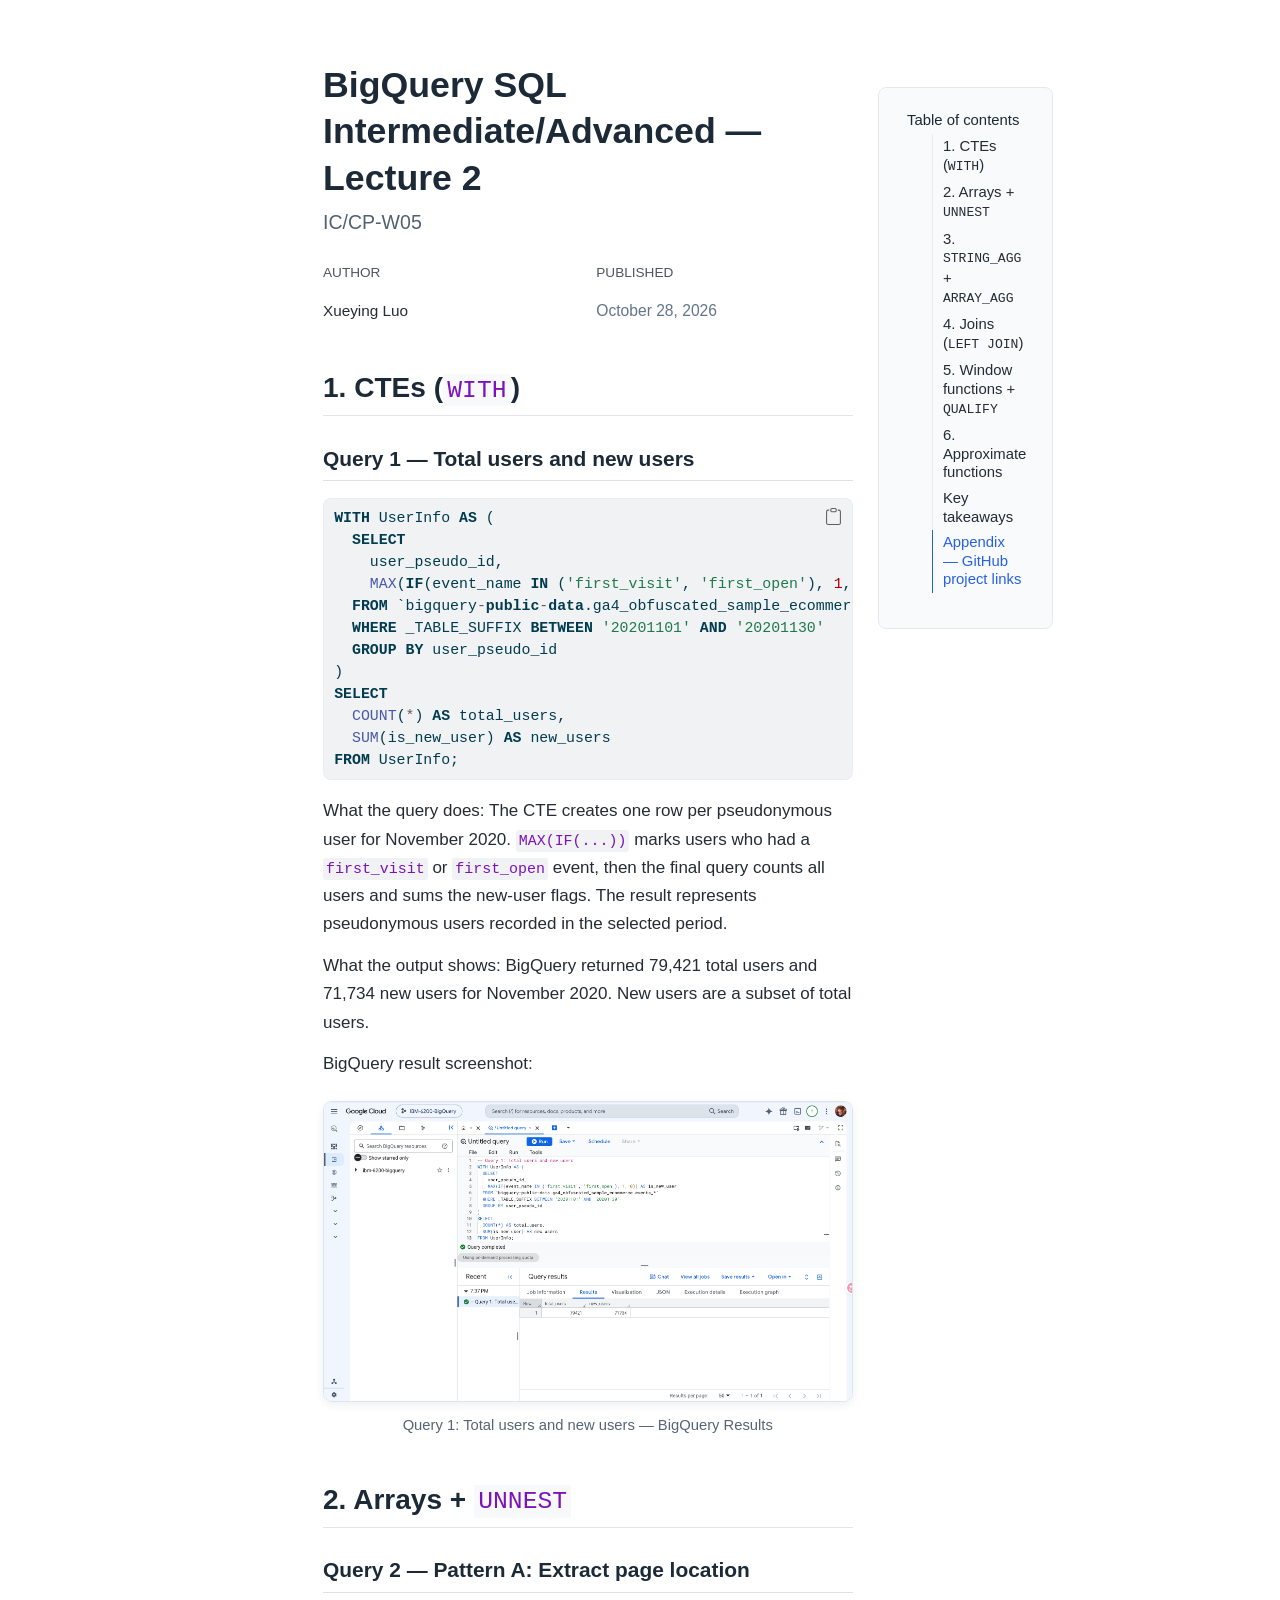
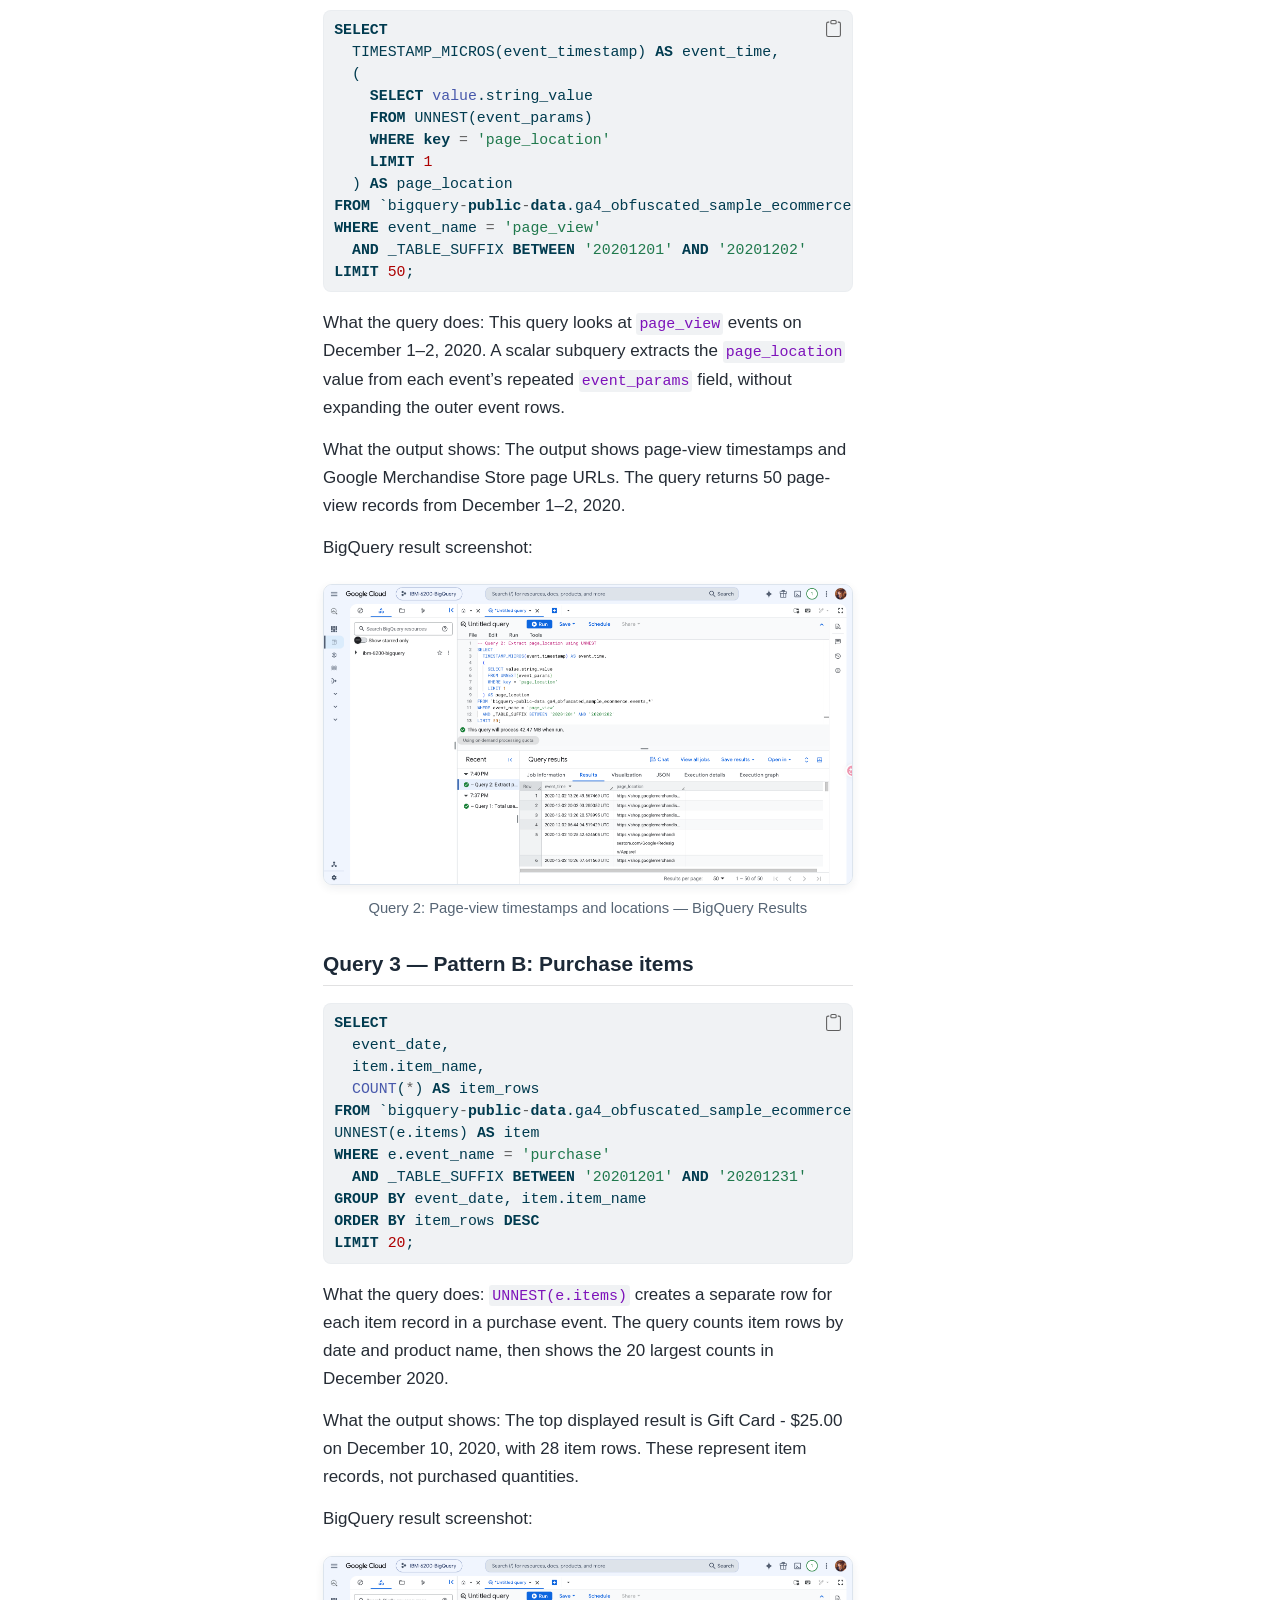
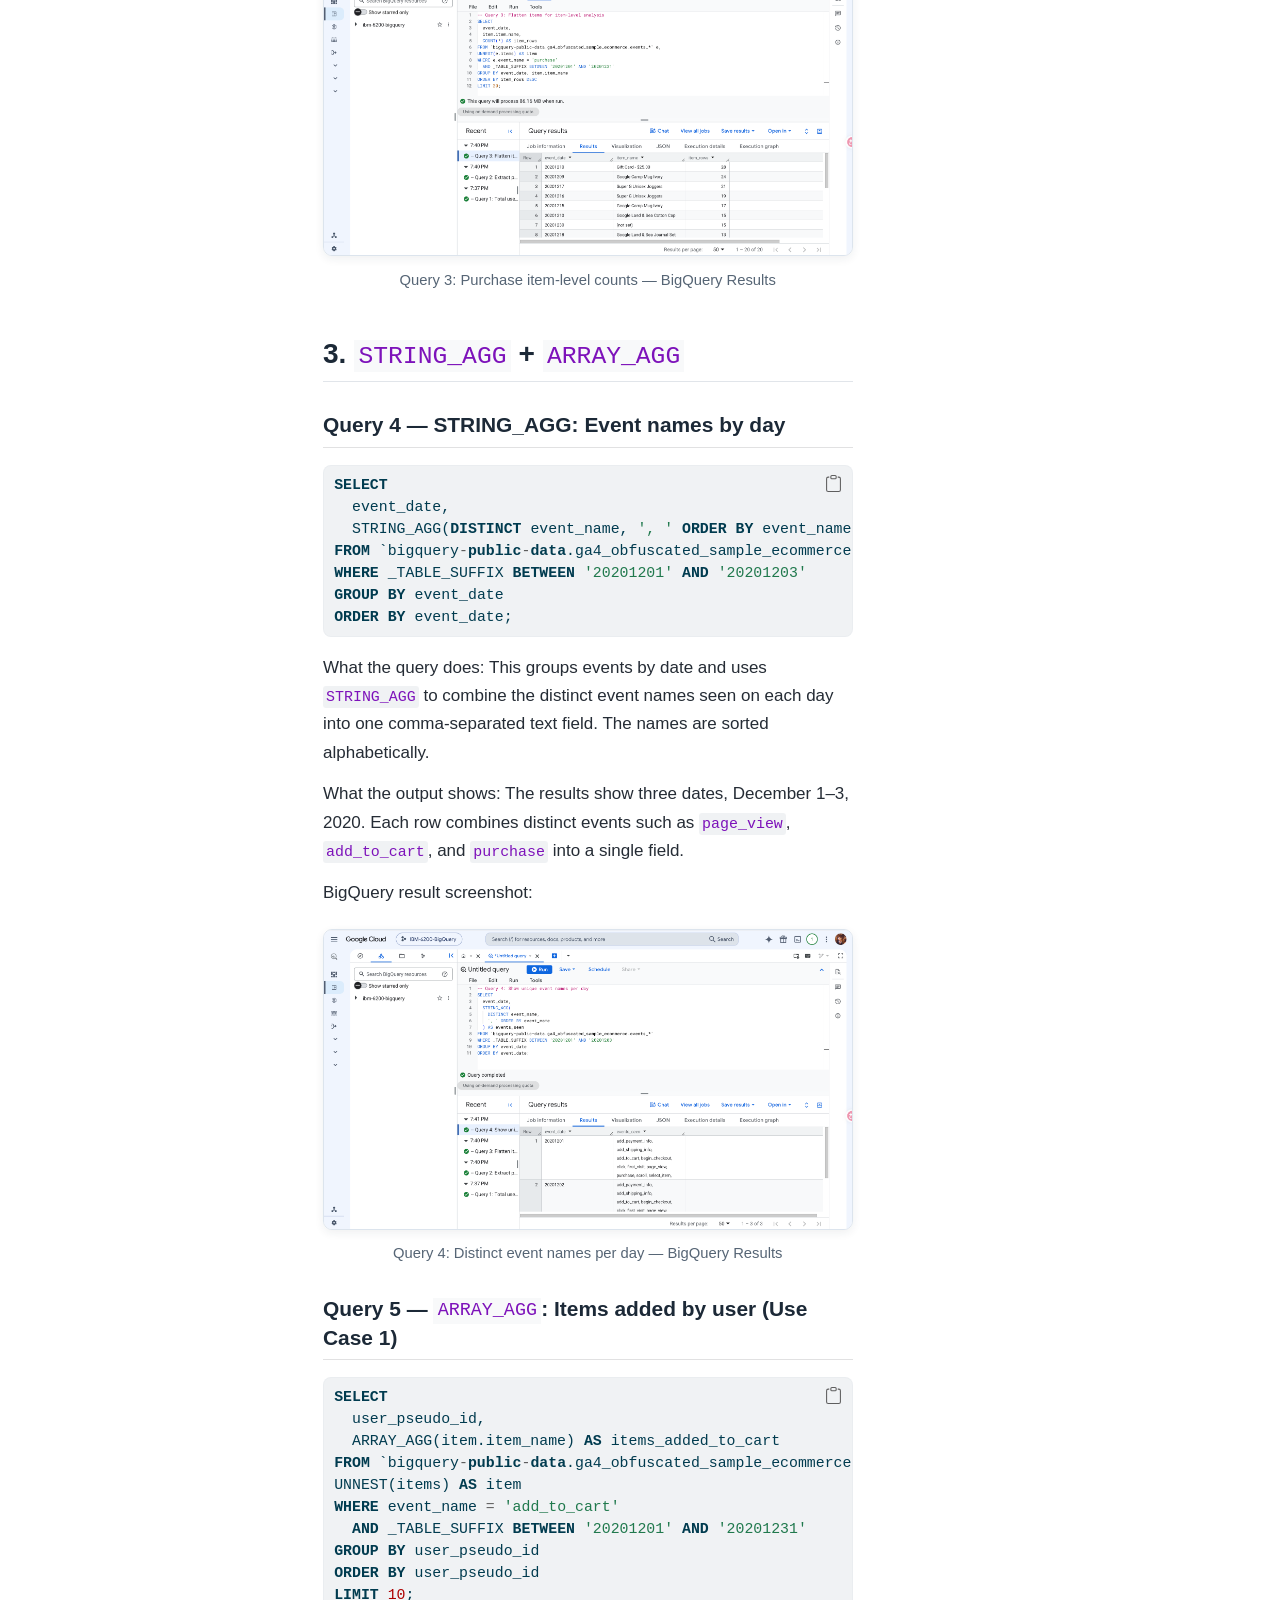
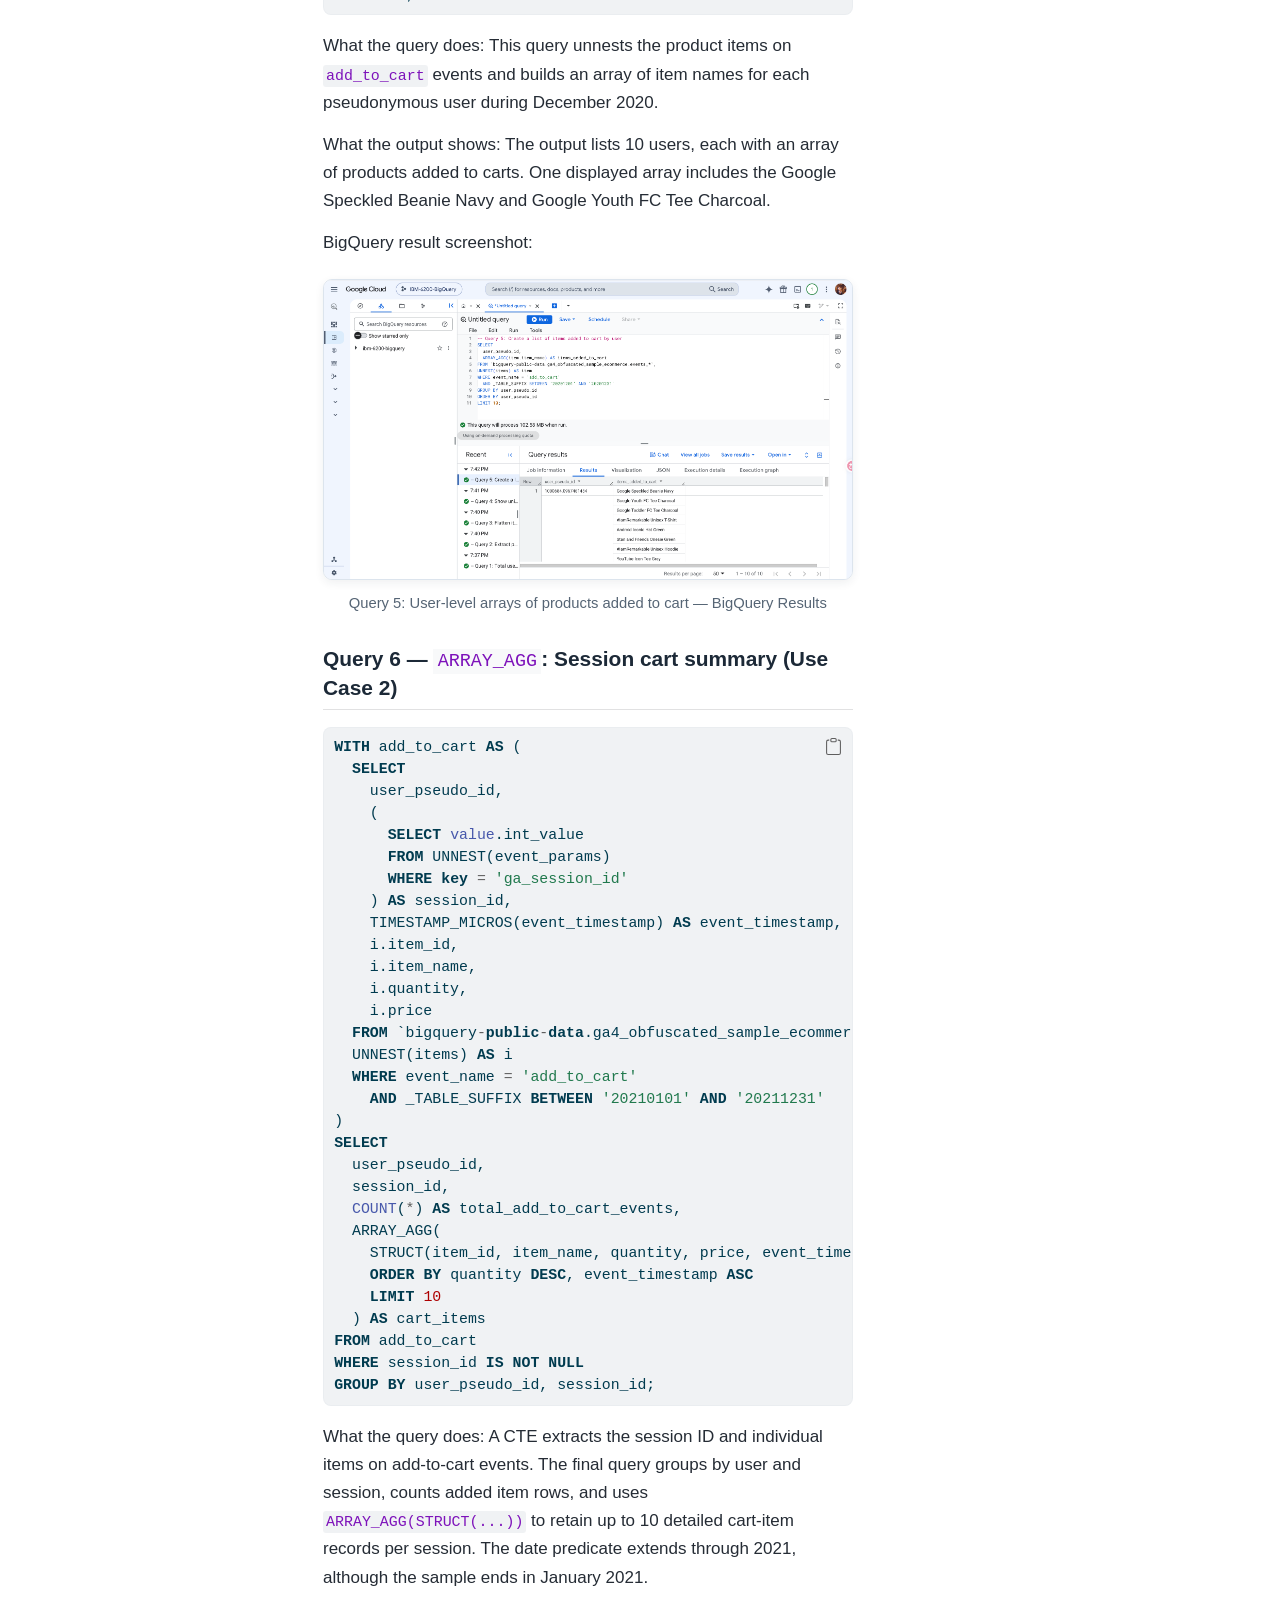
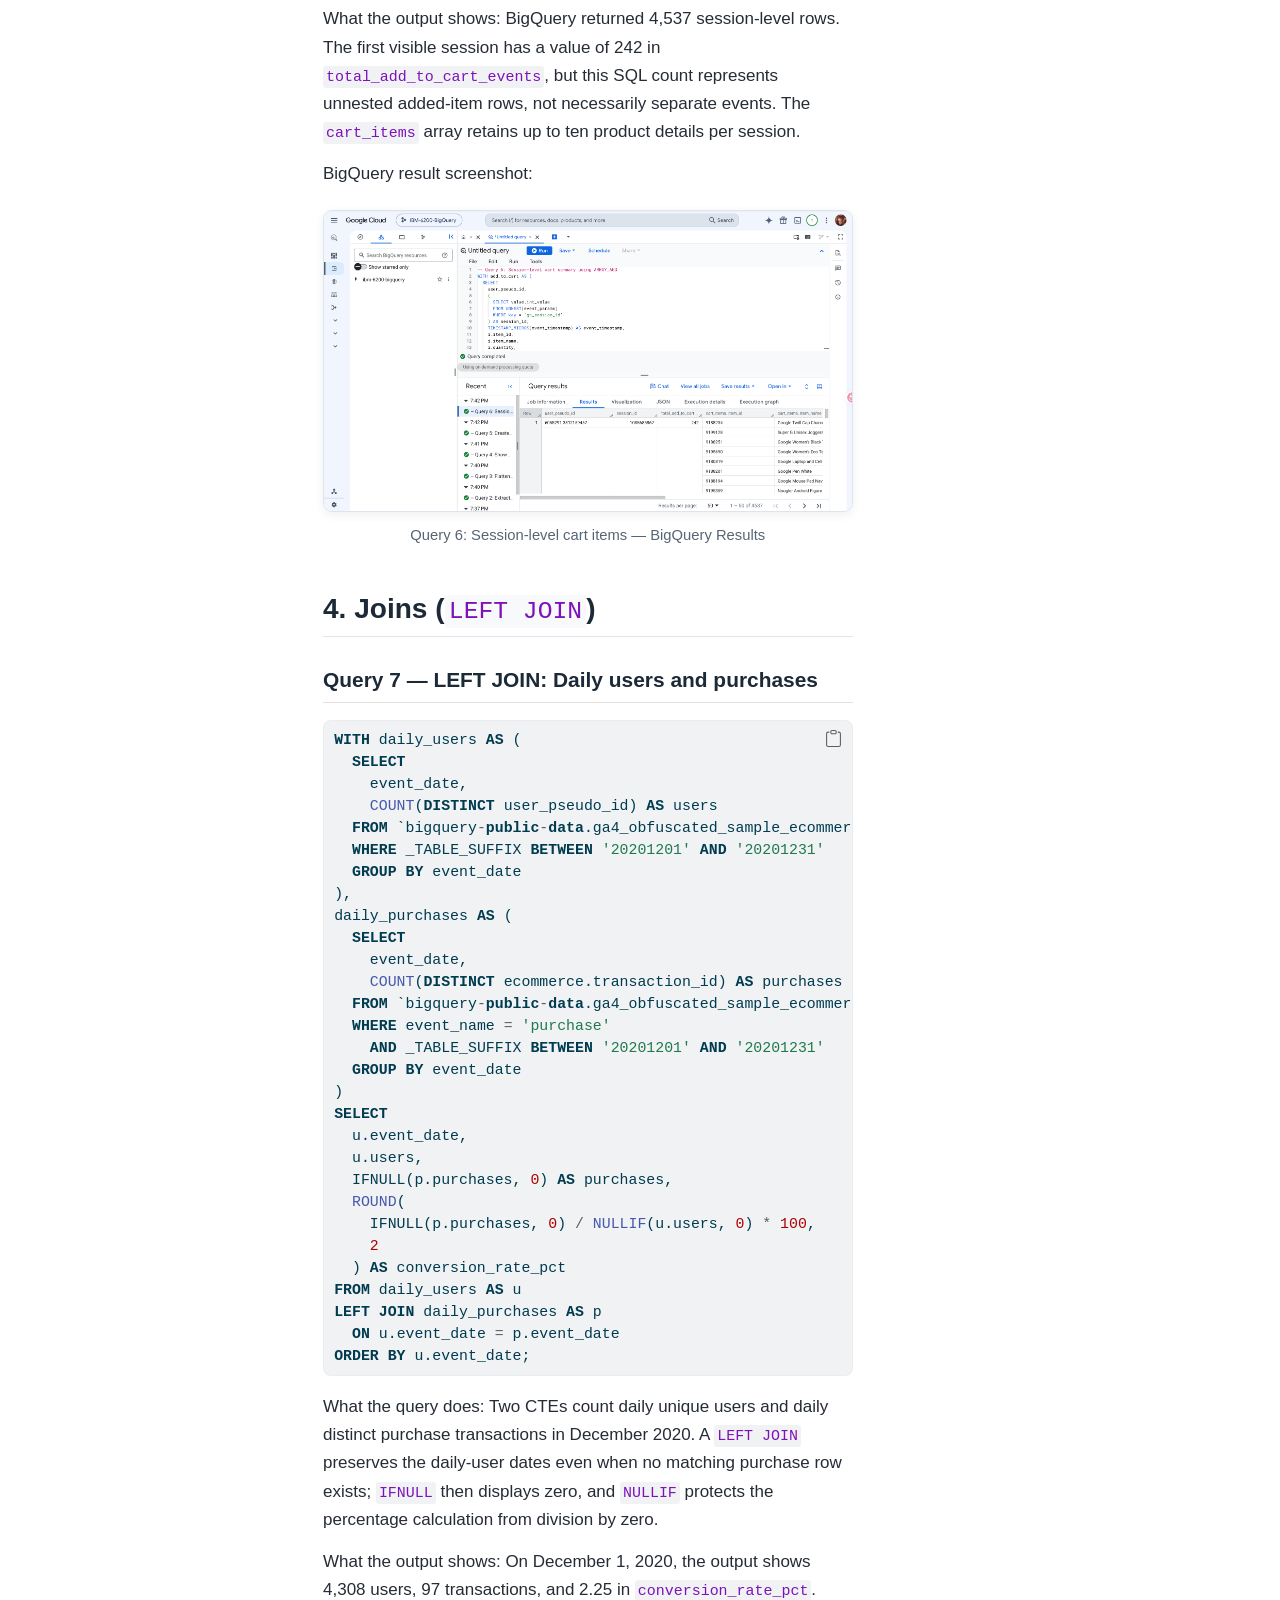
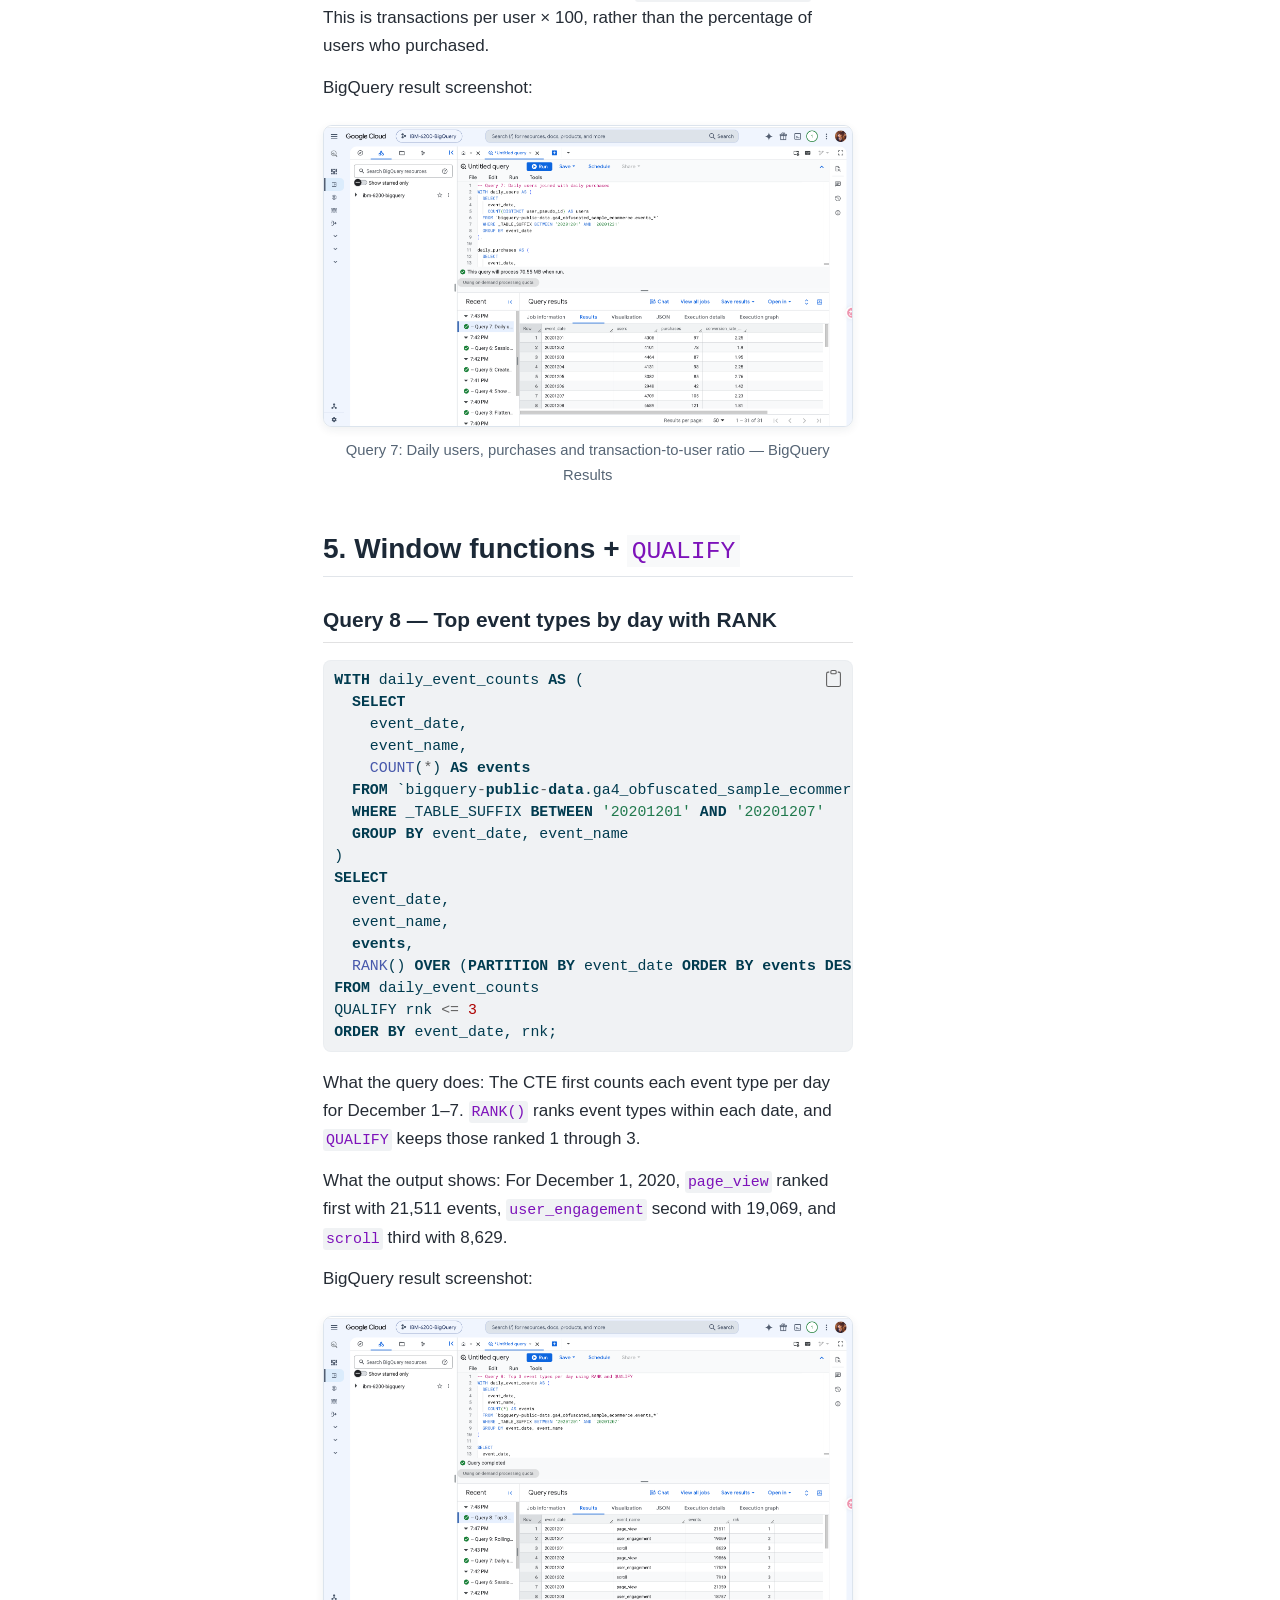
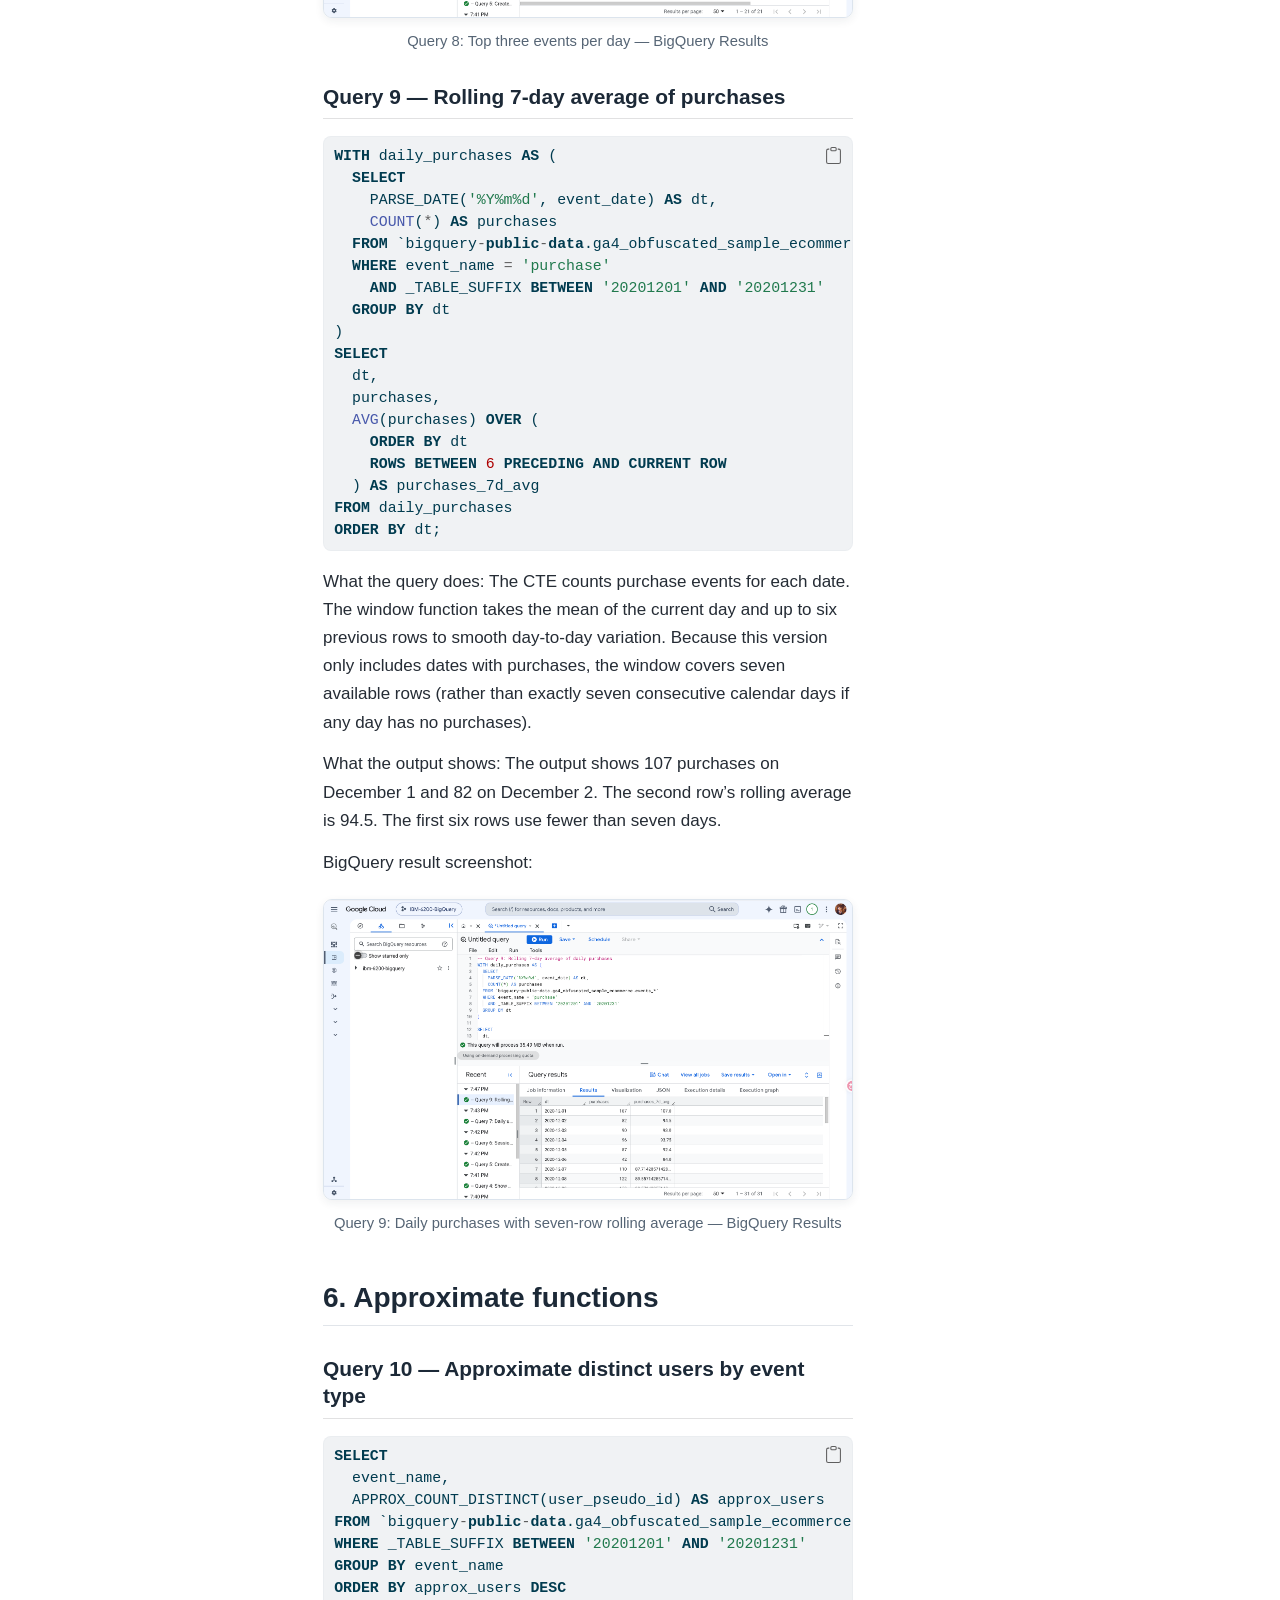
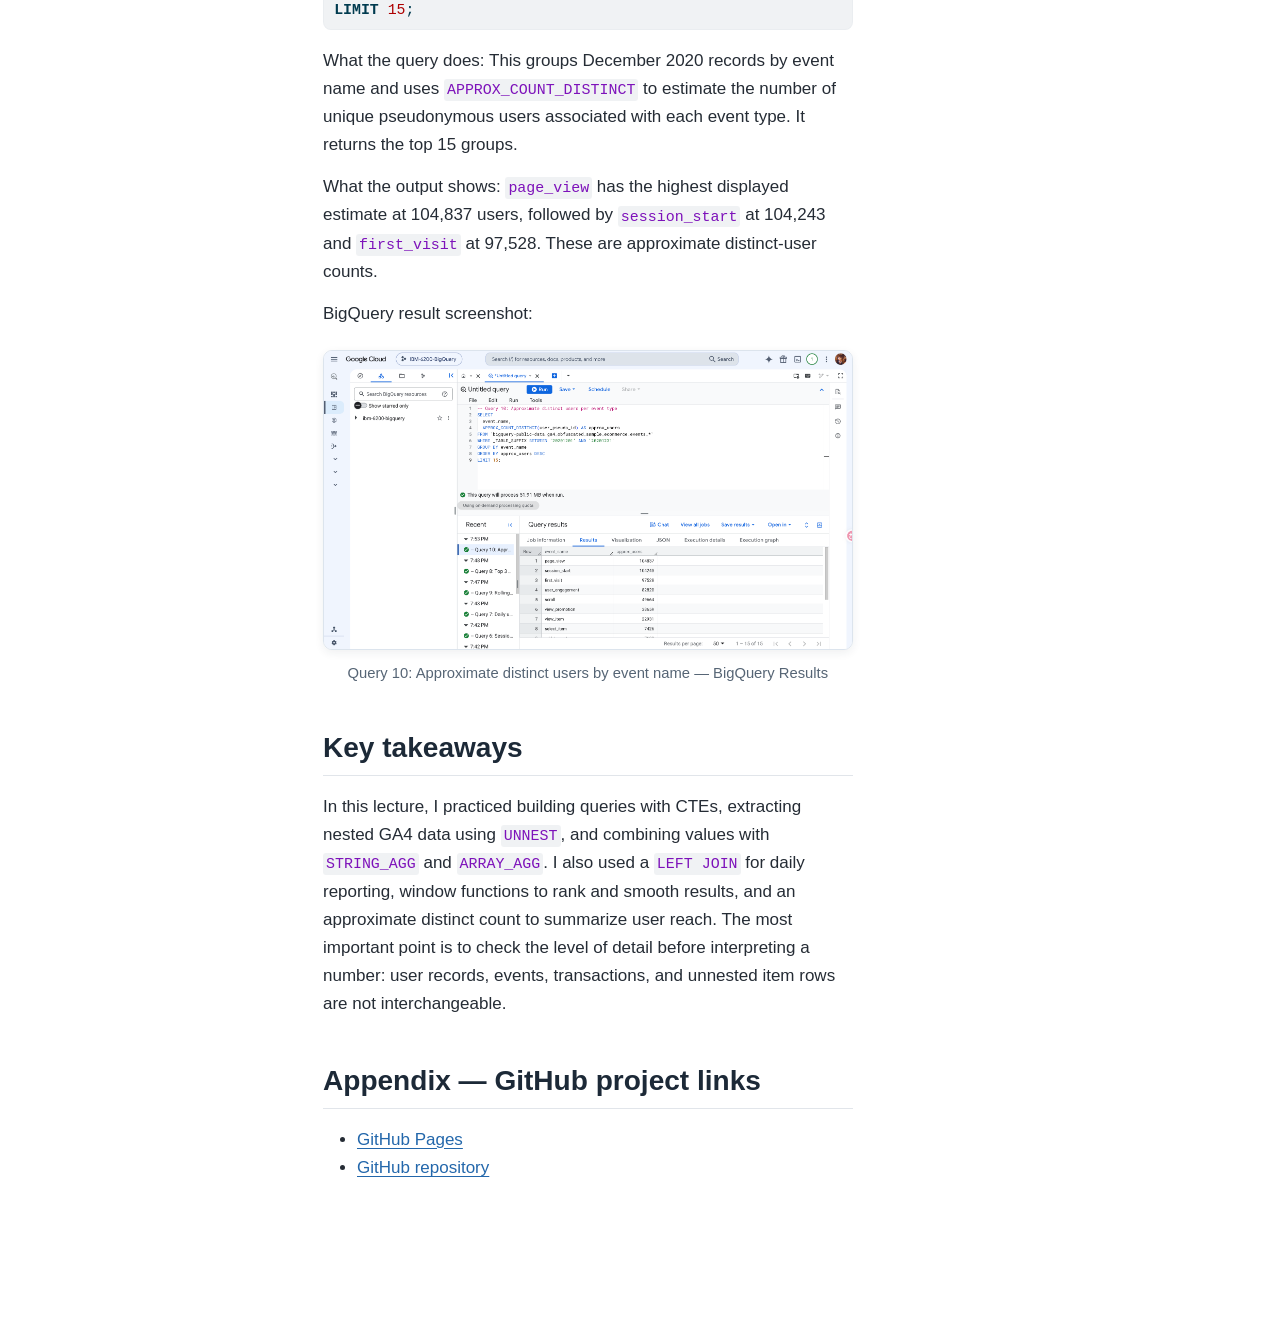
